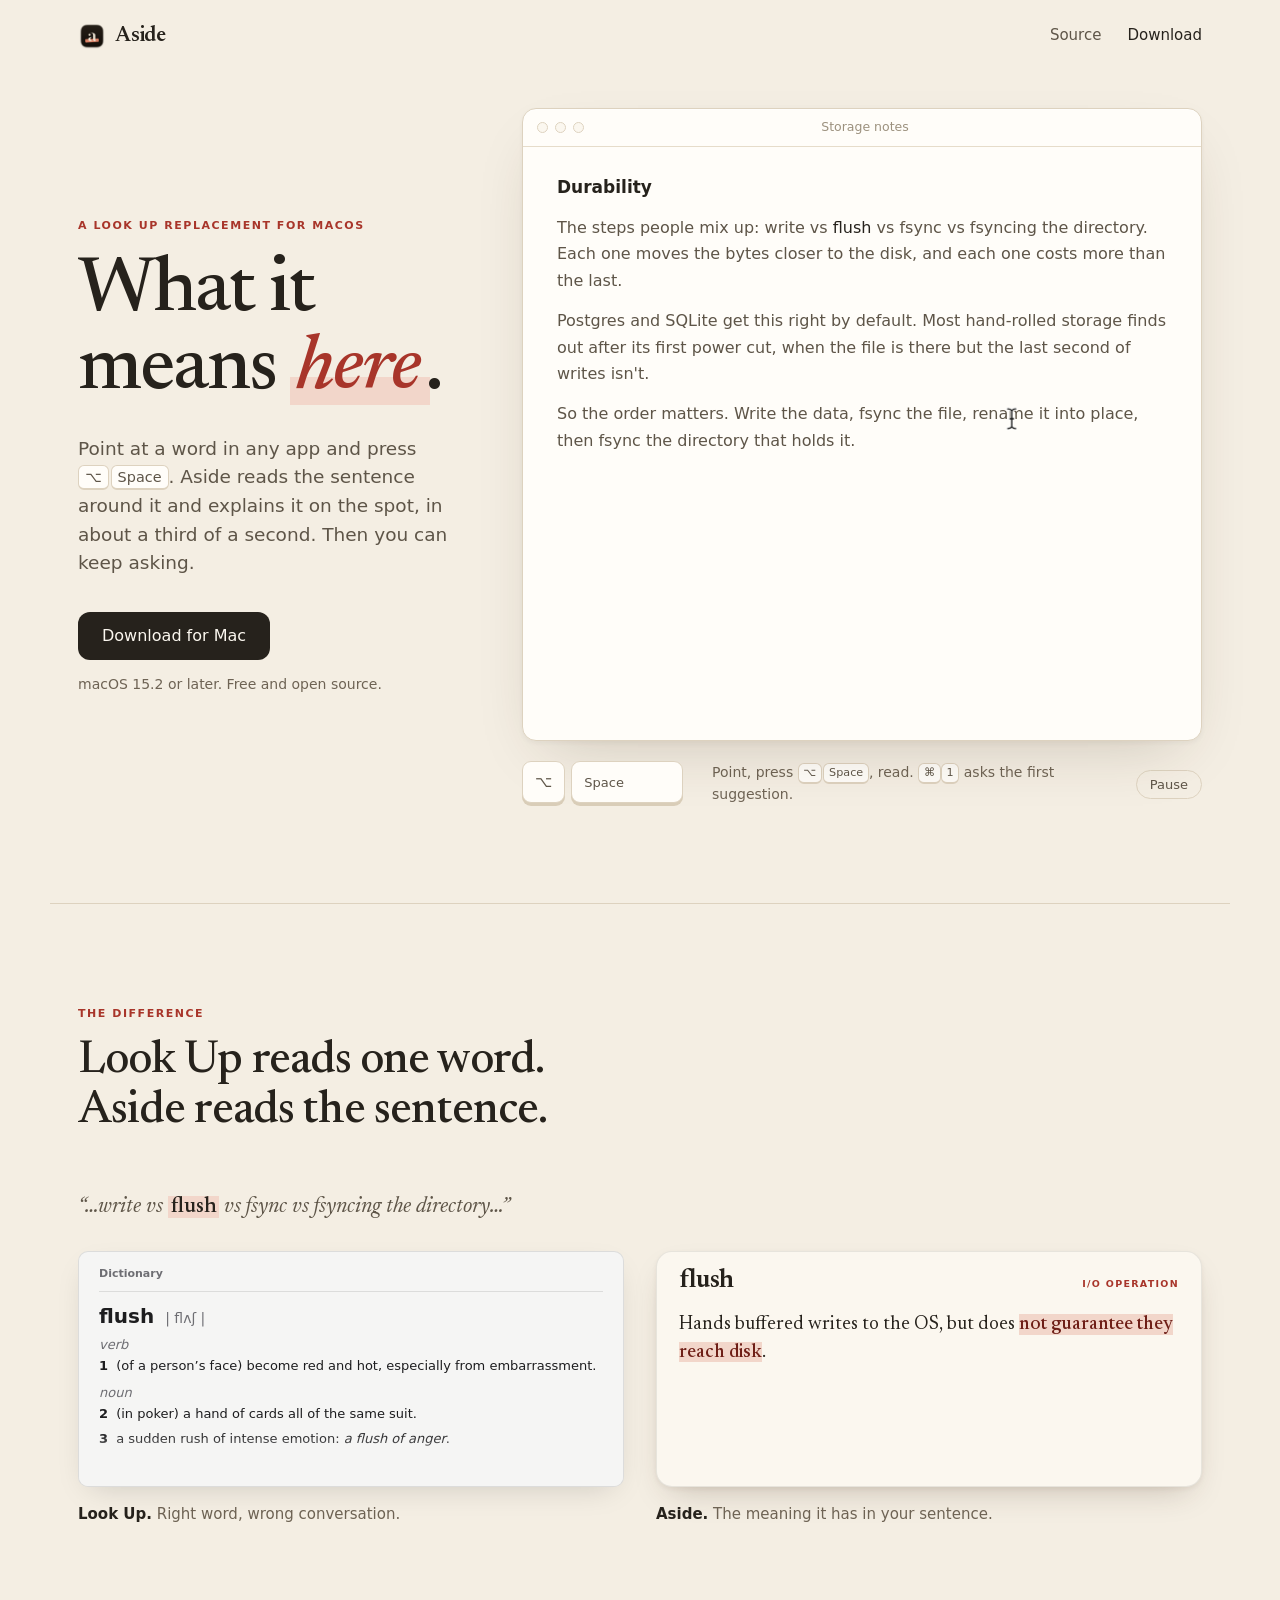
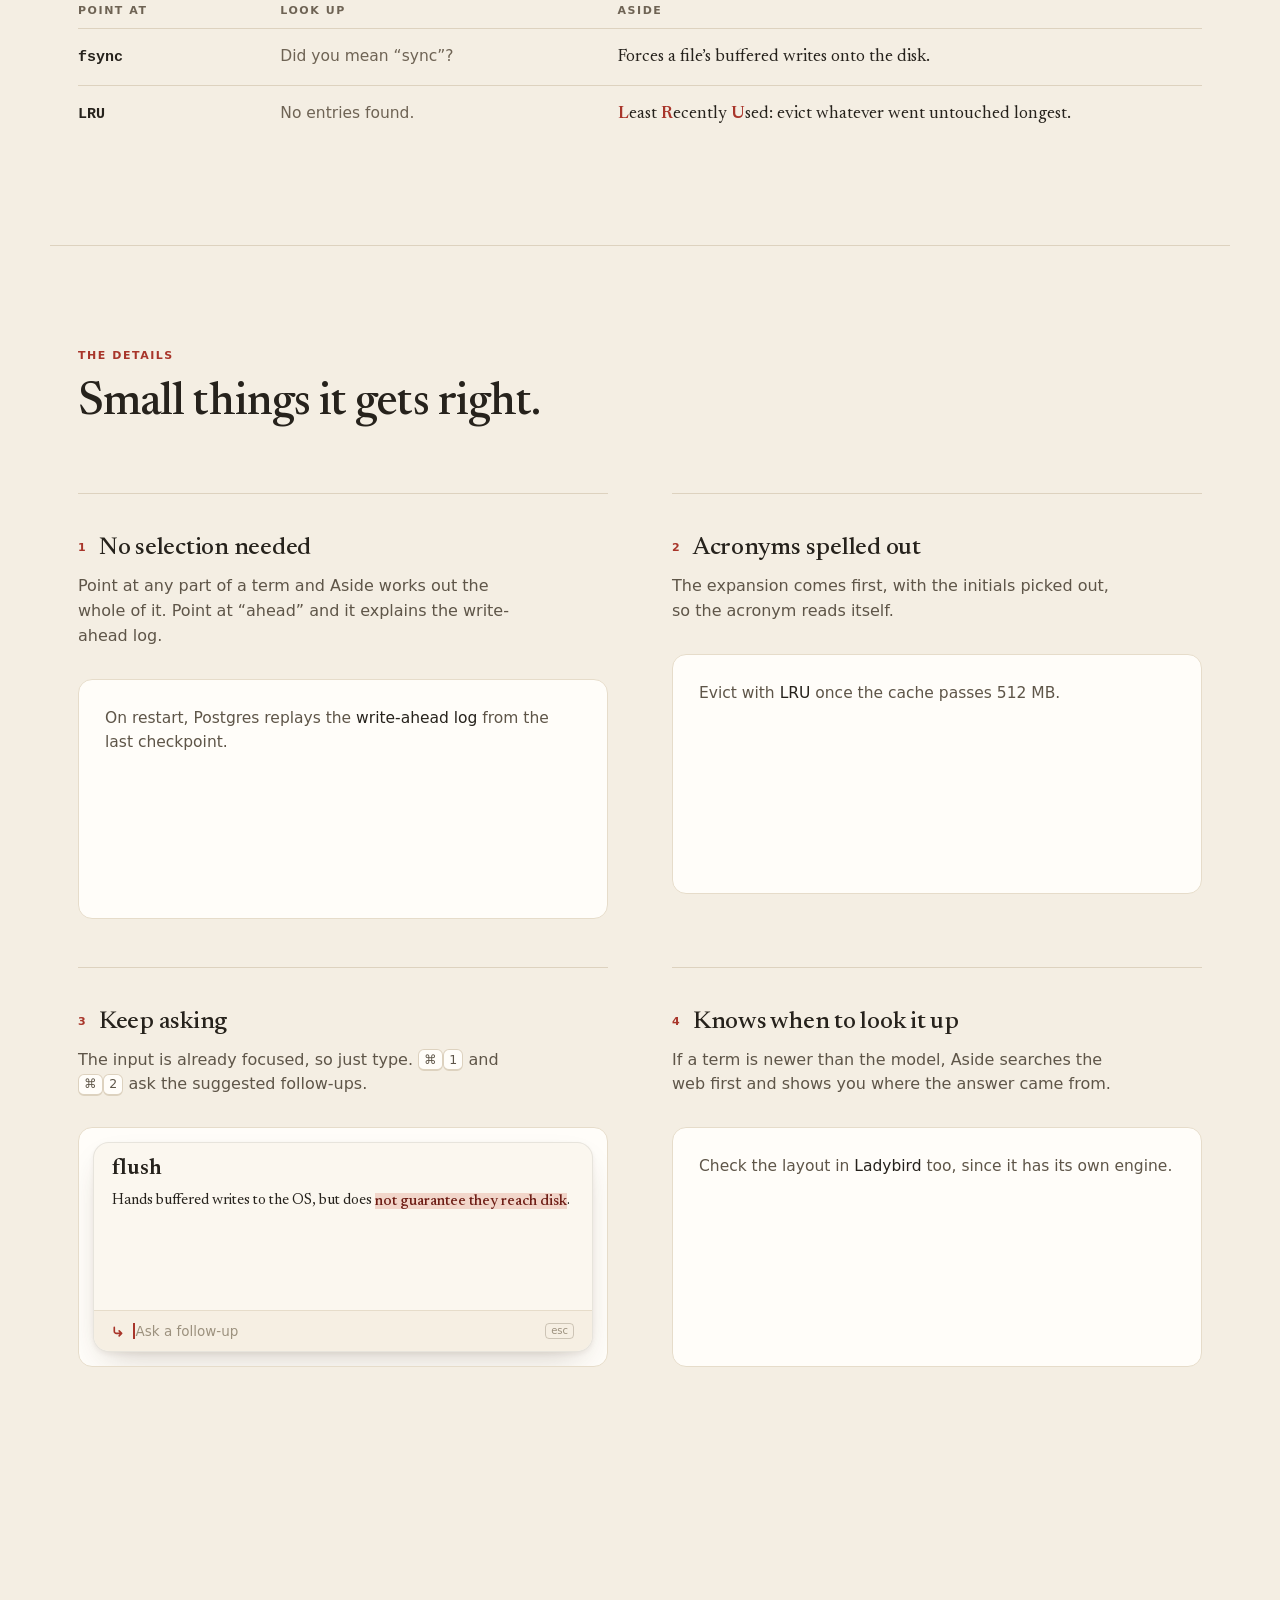
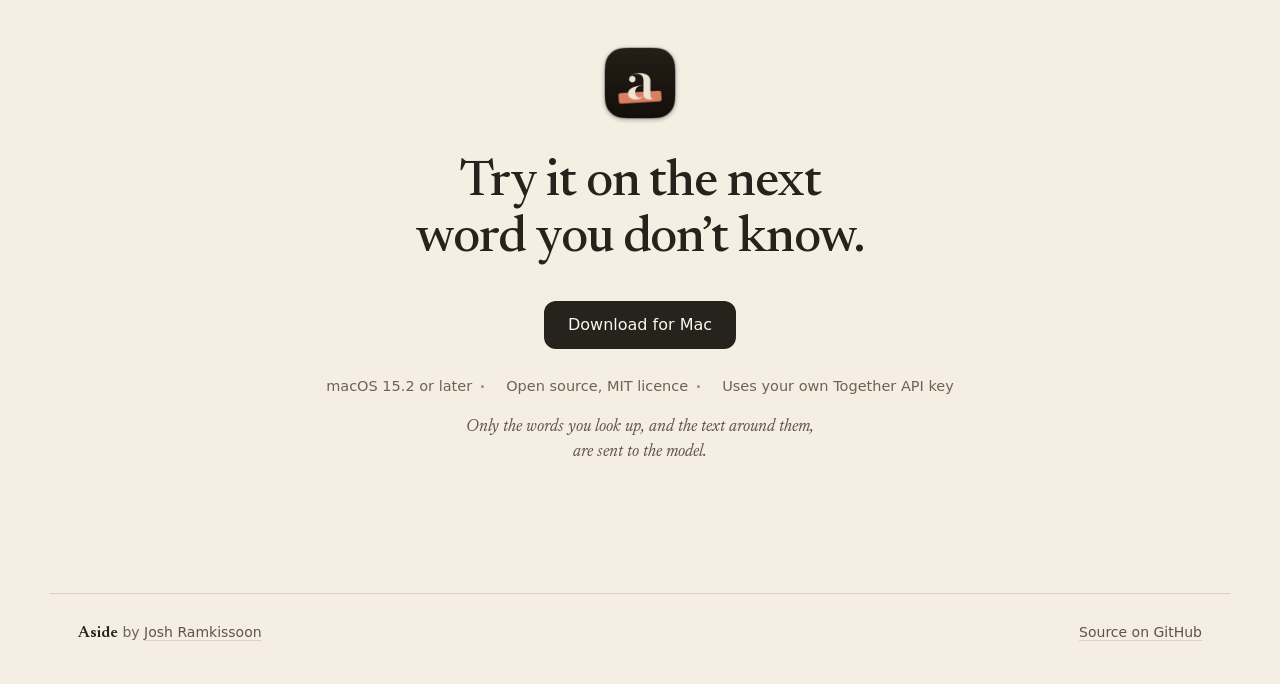
==== site/index.html @ 401291ee "Add the Aside website A static page in site/: an animated recreation of the panel explaining 'flush'" ====
<!DOCTYPE html>
<html lang="en-GB">
<head>
<meta charset="utf-8">
<meta name="viewport" content="width=device-width, initial-scale=1">
<title>Aside: look anything up on your Mac, in context</title>
<meta name="description" content="Point at a word in any app and press Option-Space. Aside reads the sentence around it and explains what it means there, in about a third of a second. Free and open source for macOS.">
<meta name="color-scheme" content="light dark">
<meta name="theme-color" content="#F4EEE3" media="(prefers-color-scheme: light)">
<meta name="theme-color" content="#15120F" media="(prefers-color-scheme: dark)">
<link rel="icon" href="favicon.png" sizes="32x32" type="image/png">
<link rel="icon" href="img/favicon-64.png" sizes="64x64" type="image/png">
<link rel="apple-touch-icon" href="img/apple-touch-icon.png">
<meta property="og:type" content="website">
<meta property="og:title" content="Aside: what it means here">
<meta property="og:description" content="Point at a word in any app and press ⌥ Space. Aside explains what it means in the sentence you're reading.">
<meta property="og:image" content="og.png">
<meta property="og:image:width" content="1200">
<meta property="og:image:height" content="630">
<meta name="twitter:card" content="summary_large_image">
<link rel="preload" href="fonts/newsreader-roman.woff2" as="font" type="font/woff2" crossorigin>
<link rel="preload" href="fonts/newsreader-italic.woff2" as="font" type="font/woff2" crossorigin>
<link rel="stylesheet" href="styles.css">
<script>document.documentElement.classList.add('js')</script>
</head>
<body>

<a class="skip" href="#main">Skip to content</a>

<header class="top">
  <a class="brand" href="./" aria-label="Aside, home">
    <img src="img/favicon-64.png" width="28" height="28" alt="">
    <span>Aside</span>
  </a>
  <nav aria-label="Primary">
    <a href="https://github.com/joshuaramkissoon/aside">Source</a>
    <a class="nav-get" href="#get">Download</a>
  </nav>
</header>

<main id="main">

<!-- 1. Hero -->
<section class="hero" aria-labelledby="hero-title">
  <div class="hero-copy">
    <p class="label">A Look Up replacement for macOS</p>
    <h1 id="hero-title">What it means <em><span class="hl">here</span></em>.</h1>
    <p class="lede">Point at a word in any app and press <span class="nw"><kbd>⌥</kbd>&#8202;<kbd>Space</kbd></span>. Aside reads the sentence around it and explains it on the spot, in about a third of a second. Then you can keep asking.</p>
    <div class="cta">
      <a class="btn" href="https://github.com/joshuaramkissoon/aside/releases/latest">Download for Mac</a>
      <p class="cta-meta">macOS 15.2 or later. Free and open source.</p>
    </div>
  </div>

  <figure class="stage" id="hero-demo">
    <div class="win" aria-hidden="true">
      <div class="win-bar"><i></i><i></i><i></i><span>Storage notes</span></div>
      <div class="win-body">
        <p class="doc-h">Durability</p>
        <p>The steps people mix up: write vs <span class="word" data-anchor>flush<span class="word-mark"></span></span> vs fsync vs fsyncing the directory. Each one moves the bytes closer to the disk, and each one costs more than the last.</p>
        <p>Postgres and SQLite get this right by default. Most hand-rolled storage finds out after its first power cut, when the file is there but the last second of writes isn't.</p>
        <p>So the order matters. Write the data, fsync the file, rename it into place, then fsync the directory that holds it.</p>
      </div>

      <svg class="ibeam" viewBox="0 0 14 24" width="14" height="24"><path d="M3 2.2c1.6 0 3.1.5 4 1.6.9-1.1 2.4-1.6 4-1.6M7 3.8v16.4M3 21.8c1.6 0 3.1-.5 4-1.6.9 1.1 2.4 1.6 4 1.6M5.2 12h3.6" fill="none" stroke="#fff" stroke-width="3.2" stroke-linecap="round"/><path d="M3 2.2c1.6 0 3.1.5 4 1.6.9-1.1 2.4-1.6 4-1.6M7 3.8v16.4M3 21.8c1.6 0 3.1-.5 4-1.6.9 1.1 2.4 1.6 4 1.6M5.2 12h3.6" fill="none" stroke="#111" stroke-width="1.3" stroke-linecap="round"/></svg>

      <div class="panel-wrap">
        <div class="panel">
          <div class="p-body">
            <div class="p-eyebrow">
              <span class="p-app"></span>
              <span class="p-snip"><b>Notes</b>&ensp;<i>write vs <strong>flush</strong> vs fsync vs fsyncing the directory</i></span>
              <span class="p-ms">0.34s</span>
            </div>
            <div class="p-title">
              <span class="p-term">flush</span>
              <span class="p-kind">I/O operation</span>
            </div>
            <div class="p-turn p-first">
              <div class="p-skel"><i></i><i></i></div>
              <p class="p-gist stream">Hands buffered writes to the OS, but does <mark>not guarantee they reach disk</mark>. That’s fsync’s job.</p>
              <span class="p-rule"></span>
              <ul class="p-bullets">
                <li class="stream"><code>flush</code> moves bytes from your buffer to the kernel’s page cache; <code>fsync</code> forces them onto the disk.</li>
                <li class="stream">Survives a process crash, <strong>not</strong> a power cut.</li>
              </ul>
            </div>
            <div class="p-turn p-follow">
              <div class="p-q"><svg class="arr" viewBox="0 0 12 12"><path d="M2.5 1.5v4.2a2.3 2.3 0 0 0 2.3 2.3h5.7M7.8 5.3l2.7 2.7-2.7 2.7"/></svg><span>Why fsync the directory too?</span></div>
              <p class="p-gist p-gist-sm stream">Creating or renaming a file changes its <mark>directory entry</mark>, which lives in a separate block. Fsync only the file and a crash can still lose its name.</p>
            </div>
          </div>
          <div class="p-foot">
            <div class="p-sugs">
              <ol class="p-sug-set p-sug-a">
                <li><kbd>⌘1</kbd><span>Why fsync the directory too?</span></li>
                <li><kbd>⌘2</kbd><span>How does a write-ahead log use this?</span></li>
              </ol>
              <ol class="p-sug-set p-sug-b">
                <li><kbd>⌘1</kbd><span>Does rename ever leave neither name?</span></li>
                <li><kbd>⌘2</kbd><span>How does SQLite fsync its journal?</span></li>
              </ol>
            </div>
            <div class="p-input">
              <svg class="arr" viewBox="0 0 12 12"><path d="M2.5 1.5v4.2a2.3 2.3 0 0 0 2.3 2.3h5.7M7.8 5.3l2.7 2.7-2.7 2.7"/></svg>
              <span class="p-caret"></span><span class="p-ph">Ask a follow-up</span>
              <span class="p-pulse"><i></i><i></i><i></i></span>
              <span class="p-esc">esc</span>
            </div>
          </div>
        </div>
      </div>
    </div>

    <div class="stage-foot">
      <div class="keys" aria-hidden="true">
        <div class="chord chord-a"><span class="key"><span class="cap">⌥</span></span><span class="key key-wide"><span class="cap">Space</span></span></div>
        <div class="chord chord-b"><span class="key"><span class="cap">⌘</span></span><span class="key"><span class="cap">1</span></span></div>
      </div>
      <figcaption>
        <span class="cap-text">Point, press <span class="nw"><kbd>⌥</kbd>&#8202;<kbd>Space</kbd></span>, read. <span class="nw"><kbd>⌘</kbd><kbd>1</kbd></span> asks the first suggestion.</span>
        <button class="motion-toggle" type="button" aria-pressed="false">Pause</button>
      </figcaption>
    </div>
  </figure>
</section>

<!-- 2. Look Up vs Aside -->
<section class="versus" aria-labelledby="vs-title">
  <div class="section-head">
    <p class="label">The difference</p>
    <h2 id="vs-title">Look Up reads one word. Aside reads the sentence.</h2>
  </div>

  <p class="vs-line" aria-label="The sentence both are reading">“…write vs <mark>flush</mark> vs fsync vs fsyncing the directory…”</p>

  <div class="vs-grid">
    <figure class="vs-col">
      <div class="lookup" role="img" aria-label="macOS Look Up showing dictionary senses of flush: a face becoming red and hot, and a poker hand of one suit.">
        <p class="lu-src">Dictionary</p>
        <p class="lu-word">flush <span>| flʌʃ |</span></p>
        <p class="lu-pos">verb</p>
        <p class="lu-sense"><b>1</b> (of a person’s face) become red and hot, especially from embarrassment.</p>
        <p class="lu-pos">noun</p>
        <p class="lu-sense"><b>2</b> (in poker) a hand of cards all of the same suit.</p>
        <p class="lu-sense lu-fade"><b>3</b> a sudden rush of intense emotion: <i>a flush of anger</i>.</p>
      </div>
      <figcaption><b>Look Up.</b> Right word, wrong conversation.</figcaption>
    </figure>
    <figure class="vs-col">
      <div class="mini">
        <div class="p-title"><span class="p-term">flush</span><span class="p-kind">I/O operation</span></div>
        <p class="p-gist">Hands buffered writes to the OS, but does <mark>not guarantee they reach disk</mark>.</p>
      </div>
      <figcaption><b>Aside.</b> The meaning it has in your sentence.</figcaption>
    </figure>
  </div>

  <table class="ledger">
    <caption class="sr">More of the same</caption>
    <thead><tr><th scope="col">Point at</th><th scope="col">Look Up</th><th scope="col">Aside</th></tr></thead>
    <tbody>
      <tr><th scope="row">fsync</th><td class="lu-ans">Did you mean “sync”?</td><td>Forces a file’s buffered writes onto the disk.</td></tr>
      <tr><th scope="row">LRU</th><td class="lu-ans">No entries found.</td><td><span class="acr"><b>L</b>east <b>R</b>ecently <b>U</b>sed</span>: evict whatever went untouched longest.</td></tr>
    </tbody>
  </table>
</section>

<!-- 3. Behaviours -->
<section class="details" aria-labelledby="details-title">
  <div class="section-head">
    <p class="label">The details</p>
    <h2 id="details-title">Small things it gets right.</h2>
  </div>

  <div class="det-grid">

    <article class="det" id="v-point">
      <div class="det-copy">
        <h3><span class="num">1</span>No selection needed</h3>
        <p>Point at any part of a term and Aside works out the whole of it. Point at “ahead” and it explains the write-ahead log.</p>
      </div>
      <div class="vig" aria-hidden="true">
        <p class="vig-line">On restart, Postgres replays the <span class="term-wrap"><span class="vmark vmark-all"></span>write-<span class="vword"><span class="vmark vmark-one"></span>ahead</span> log</span> from the last checkpoint.</p>
        <svg class="ibeam" viewBox="0 0 14 24" width="14" height="24"><use href="#ibeam-sym"/></svg>
        <div class="mini vig-panel">
          <div class="p-title"><span class="p-term">write-ahead log</span><span class="p-kind">Recovery</span></div>
          <p class="p-gist stream">Changes are logged <mark>before they touch the data files</mark>, so a crash can be replayed from it.</p>
        </div>
      </div>
    </article>

    <article class="det" id="v-acro">
      <div class="det-copy">
        <h3><span class="num">2</span>Acronyms spelled out</h3>
        <p>The expansion comes first, with the initials picked out, so the acronym reads itself.</p>
      </div>
      <div class="vig" aria-hidden="true">
        <p class="vig-line">Evict with <span class="vword"><span class="vmark vmark-one"></span>LRU</span> once the cache passes 512 MB.</p>
        <svg class="ibeam" viewBox="0 0 14 24" width="14" height="24"><use href="#ibeam-sym"/></svg>
        <div class="mini vig-panel">
          <div class="p-title"><span class="p-term">LRU</span><span class="p-kind">Cache policy</span></div>
          <p class="p-exp"><span><b>L</b><i>east</i></span> <span><b>R</b><i>ecently</i></span> <span><b>U</b><i>sed</i></span></p>
          <p class="p-gist stream">Discards the entry <mark>untouched longest</mark> when the cache is full.</p>
        </div>
      </div>
    </article>

    <article class="det" id="v-ask">
      <div class="det-copy">
        <h3><span class="num">3</span>Keep asking</h3>
        <p>The input is already focused, so just type. <kbd>⌘</kbd><kbd>1</kbd> and <kbd>⌘</kbd><kbd>2</kbd> ask the suggested follow-ups.</p>
      </div>
      <div class="vig vig-ask" aria-hidden="true">
        <div class="mini vig-panel vig-thread">
          <div class="thread-view">
            <div class="thread-inner">
              <div class="p-title"><span class="p-term">flush</span><span class="p-kind">I/O operation</span></div>
              <p class="p-gist">Hands buffered writes to the OS, but does <mark>not guarantee they reach disk</mark>.</p>
              <div class="p-follow">
                <div class="p-q"><svg class="arr" viewBox="0 0 12 12"><path d="M2.5 1.5v4.2a2.3 2.3 0 0 0 2.3 2.3h5.7M7.8 5.3l2.7 2.7-2.7 2.7"/></svg><span>does SQLite do this for me?</span></div>
                <p class="p-gist p-gist-sm stream">Yes, by default. It fsyncs the journal and the database on <mark>every commit</mark>.</p>
              </div>
            </div>
          </div>
          <div class="p-input">
            <svg class="arr" viewBox="0 0 12 12"><path d="M2.5 1.5v4.2a2.3 2.3 0 0 0 2.3 2.3h5.7M7.8 5.3l2.7 2.7-2.7 2.7"/></svg>
            <span class="typed"></span><span class="p-caret"></span><span class="p-ph">Ask a follow-up</span>
            <span class="p-pulse"><i></i><i></i><i></i></span>
            <span class="p-esc">esc</span><span class="p-ret">↵</span>
          </div>
        </div>
      </div>
    </article>

    <article class="det" id="v-web">
      <div class="det-copy">
        <h3><span class="num">4</span>Knows when to look it up</h3>
        <p>If a term is newer than the model, Aside searches the web first and shows you where the answer came from.</p>
      </div>
      <div class="vig" aria-hidden="true">
        <p class="vig-line">Check the layout in <span class="vword"><span class="vmark vmark-one"></span>Ladybird</span> too, since it has its own engine.</p>
        <svg class="ibeam" viewBox="0 0 14 24" width="14" height="24"><use href="#ibeam-sym"/></svg>
        <div class="mini vig-panel">
          <div class="p-title"><span class="p-term">Ladybird</span><span class="p-kind">Web browser</span></div>
          <div class="web-slot">
            <p class="searching"><span class="p-pulse"><i></i><i></i><i></i></span>Searching the web <i>Ladybird browser</i></p>
            <p class="p-gist stream">An independent browser with <mark>its own engine</mark>, rather than one built on Chromium or WebKit.</p>
          </div>
          <p class="sources"><span>ladybird.org</span><span>wikipedia.org</span></p>
        </div>
      </div>
    </article>

  </div>
</section>

<!-- 4. Get it -->
<section class="get" id="get" aria-labelledby="get-title">
  <img class="get-icon" src="img/apple-touch-icon.png" width="88" height="88" alt="The Aside app icon: a serif letter a on a red highlighter stroke">
  <h2 id="get-title">Try it on the next word you don’t know.</h2>
  <a class="btn" href="https://github.com/joshuaramkissoon/aside/releases/latest">Download for Mac</a>
  <ul class="get-meta">
    <li>macOS 15.2 or later</li>
    <li>Open source, MIT licence</li>
    <li>Uses your own Together API key</li>
  </ul>
  <p class="privacy">Only the words you look up, and the text around them, are sent to the model.</p>
</section>

</main>

<footer class="foot">
  <p><span class="foot-name">Aside</span> by <a href="https://github.com/joshuaramkissoon">Josh Ramkissoon</a></p>
  <p><a href="https://github.com/joshuaramkissoon/aside">Source on GitHub</a></p>
</footer>

<svg width="0" height="0" style="position:absolute" aria-hidden="true">
  <symbol id="ibeam-sym" viewBox="0 0 14 24"><path d="M3 2.2c1.6 0 3.1.5 4 1.6.9-1.1 2.4-1.6 4-1.6M7 3.8v16.4M3 21.8c1.6 0 3.1-.5 4-1.6.9 1.1 2.4 1.6 4 1.6M5.2 12h3.6" fill="none" stroke="#fff" stroke-width="3.2" stroke-linecap="round"/><path d="M3 2.2c1.6 0 3.1.5 4 1.6.9-1.1 2.4-1.6 4-1.6M7 3.8v16.4M3 21.8c1.6 0 3.1-.5 4-1.6.9 1.1 2.4 1.6 4 1.6M5.2 12h3.6" fill="none" stroke="#111" stroke-width="1.3" stroke-linecap="round"/></symbol>
</svg>

<script src="main.js" defer></script>
</body>
</html>
---- site/styles.css ----
/* Aside: site styles. Palette and type follow the app's Rubric palette. */

@font-face {
  font-family: "Newsreader";
  src: url("fonts/newsreader-roman.woff2") format("woff2");
  font-weight: 400 600;
  font-style: normal;
  font-display: swap;
}
@font-face {
  font-family: "Newsreader";
  src: url("fonts/newsreader-italic.woff2") format("woff2");
  font-weight: 400 600;
  font-style: italic;
  font-display: swap;
}

:root {
  --page: #F4EEE3;
  --doc: #FFFDF9;
  --card: #FBF7EF;
  --ink: #26221C;
  --soft: #5E5548;
  --faint: #9C917E;
  --meta: #6E6354;          /* readable small text on --page */
  --accent: #A8352A;
  --mark: #F2D6CA;
  --mark-ink: #6E1E16;
  --line: #E6DCCA;
  --code: #F1E9DA;
  --rule: #DDD2BF;
  --panel-edge: rgba(0, 0, 0, .08);
  --panel-shadow: drop-shadow(0 14px 22px rgba(60, 40, 20, .14)) drop-shadow(0 2px 4px rgba(60, 40, 20, .08));
  --win-shadow: 0 1px 0 rgba(255,255,255,.6) inset, 0 24px 60px -24px rgba(60, 40, 20, .22), 0 2px 6px rgba(60, 40, 20, .05);
  --key-top: #FFFDF9;
  --key-edge: #D9CDB8;
  --lu-bg: #F5F5F4;
  --lu-ink: #1D1D1F;
  --lu-soft: #6E6E73;
  --lu-edge: rgba(0, 0, 0, .1);
  --btn-bg: #26221C;
  --btn-ink: #FBF7EF;

  --serif: "Newsreader", "New York", "Iowan Old Style", Georgia, serif;
  --sans: -apple-system, BlinkMacSystemFont, "SF Pro Text", "Segoe UI", system-ui, sans-serif;
  --mono: ui-monospace, "SF Mono", SFMono-Regular, Menlo, Consolas, monospace;
  --ease: cubic-bezier(.2, .7, .2, 1);
  --measure: 1180px;
}

@media (prefers-color-scheme: dark) {
  :root {
    --page: #14110E;
    --doc: #1A1714;
    --card: #1F1B17;
    --ink: #EDE3D2;
    --soft: #B5A992;
    --faint: #7A6F5F;
    --meta: #998D79;
    --accent: #E8876B;
    --mark: #4A2820;
    --mark-ink: #FFD2C2;
    --line: #3A332B;
    --code: #2B251F;
    --rule: #2E2822;
    --panel-edge: rgba(255, 255, 255, .09);
    --panel-shadow: drop-shadow(0 16px 26px rgba(0, 0, 0, .5)) drop-shadow(0 2px 4px rgba(0, 0, 0, .35));
    --win-shadow: 0 0 0 1px rgba(255,255,255,.05) inset, 0 24px 60px -20px rgba(0, 0, 0, .6);
    --key-top: #2A251F;
    --key-edge: #0B0907;
    --lu-bg: #2A2A2C;
    --lu-ink: #F2F2F7;
    --lu-soft: #98989D;
    --lu-edge: rgba(255, 255, 255, .1);
    --btn-bg: #EDE3D2;
    --btn-ink: #1F1B17;
  }
}

*, *::before, *::after { box-sizing: border-box; }
html { -webkit-text-size-adjust: 100%; text-size-adjust: 100%; }
body {
  margin: 0;
  background: var(--page);
  color: var(--ink);
  font: 17px/1.55 var(--sans);
  -webkit-font-smoothing: antialiased;
  -moz-osx-font-smoothing: grayscale;
  text-rendering: optimizeLegibility;
}
p, h1, h2, h3, ul, ol, figure { margin: 0; padding: 0; }
ul, ol { list-style: none; }
a { color: inherit; }
img, svg { display: block; }
mark { background: var(--mark); color: var(--mark-ink); padding: .04em 0; }
::selection { background: var(--mark); color: var(--mark-ink); }

:focus-visible {
  outline: 2px solid var(--accent);
  outline-offset: 3px;
  border-radius: 4px;
}

.skip {
  position: absolute; left: 16px; top: -60px;
  background: var(--ink); color: var(--page);
  padding: 8px 14px; border-radius: 8px; text-decoration: none; z-index: 10;
}
.skip:focus { top: 12px; }
.sr { position: absolute; width: 1px; height: 1px; overflow: hidden; clip: rect(0 0 0 0); white-space: nowrap; }

kbd {
  font: 500 .82em/1 var(--sans);
  display: inline-block;
  min-width: 1.6em;
  padding: .28em .42em .26em;
  border: 1px solid var(--rule);
  border-bottom-width: 2px;
  border-radius: 6px;
  background: var(--doc);
  color: var(--soft);
  text-align: center;
  vertical-align: .08em;
}

.label {
  font: 600 11px/1 var(--sans);
  letter-spacing: .14em;
  text-transform: uppercase;
  color: var(--accent);
}

/* ---------- Header ---------- */

.top {
  max-width: var(--measure);
  margin: 0 auto;
  padding: 22px 28px;
  display: flex;
  align-items: center;
  justify-content: space-between;
}
.brand {
  display: inline-flex; align-items: center; gap: 9px;
  text-decoration: none;
  font: 600 21px/1 var(--serif);
  letter-spacing: -.01em;
}
.brand img { width: 28px; height: 28px; }
.top nav { display: flex; gap: 26px; align-items: center; font-size: 15px; }
.top nav a { text-decoration: none; color: var(--soft); }
.top nav a:hover { color: var(--ink); }
.top nav .nav-get { color: var(--ink); font-weight: 500; }
.top nav .nav-get:hover { color: var(--accent); }

/* ---------- Buttons ---------- */

.btn {
  display: inline-flex; align-items: center; justify-content: center;
  height: 48px; padding: 0 24px;
  border-radius: 12px;
  background: var(--btn-bg);
  color: var(--btn-ink);
  font: 500 16px/1 var(--sans);
  text-decoration: none;
  transition: background-color .2s var(--ease), transform .2s var(--ease);
}
.btn:hover { background: var(--accent); color: #FFF8F2; }
.btn:active { transform: translateY(1px); }
@media (prefers-color-scheme: dark) { .btn:hover { color: #1F1B17; } }

/* ---------- Hero ---------- */

.hero {
  max-width: var(--measure);
  margin: 0 auto;
  padding: 36px 28px 96px;
  display: grid;
  grid-template-columns: minmax(0, 380px) minmax(0, 1fr);
  gap: 64px;
  align-items: center;
}
.hero-copy .label { margin-bottom: 22px; }
h1 {
  font: 500 clamp(48px, 6.2vw, 78px)/1 var(--serif);
  letter-spacing: -.025em;
  text-wrap: balance;
}
h1 em { font-style: italic; font-weight: 500; color: var(--accent); }
.hl { position: relative; display: inline-block; padding: 0 .06em; }
.hl::before {
  content: "";
  position: absolute; left: -.02em; right: -.06em; bottom: .04em; height: .36em;
  background: var(--mark);
  z-index: -1;
  transform-origin: left center;
}
.js .hl::before { transform: scaleX(0); animation: draw .7s .35s var(--ease) forwards; }
@keyframes draw { to { transform: scaleX(1); } }
h1 { position: relative; z-index: 0; }

.lede {
  margin-top: 26px;
  font-size: 18.5px;
  line-height: 1.55;
  color: var(--soft);
  max-width: 34ch;
  text-wrap: pretty;
}
.lede kbd { font-size: .78em; }
.cta { margin-top: 34px; display: flex; flex-direction: column; align-items: flex-start; gap: 14px; }
.cta-meta { font-size: 14px; color: var(--meta); }

/* The stage: a document window in "any app" with the Aside panel over it. */

.stage { position: relative; min-width: 0; }
.win {
  position: relative;
  background: var(--doc);
  border-radius: 14px;
  box-shadow: var(--win-shadow);
  border: 1px solid var(--rule);
  overflow: hidden;
  min-height: 560px;
}
.win-bar {
  display: flex; align-items: center; gap: 7px;
  height: 38px; padding: 0 14px;
  border-bottom: 1px solid var(--line);
  font: 500 12.5px/1 var(--sans);
  color: var(--faint);
}
.win-bar i { width: 11px; height: 11px; border-radius: 50%; border: 1px solid var(--rule); background: var(--card); }
.win-bar span { margin-left: auto; margin-right: auto; transform: translateX(-24px); }
.win-body {
  padding: 26px 34px 40px;
  font: 16px/1.65 var(--sans);
  color: var(--soft);
}
.win-body p + p { margin-top: 14px; }
.win-body .doc-h { font-weight: 600; color: var(--ink); font-size: 17px; margin-bottom: 8px; }
.word { position: relative; color: var(--ink); white-space: nowrap; }
.word-mark {
  position: absolute; inset: -1px -2px; z-index: -1;
  background: var(--mark); border-radius: 2px; opacity: 0;
}
.win-body p { position: relative; z-index: 0; }

.ibeam {
  position: absolute; left: 0; top: 0;
  width: 14px; height: 24px;
  pointer-events: none;
  opacity: 0;
  z-index: 3;
}

/* ---------- The Aside panel (mirrors LookupView.swift) ---------- */

.panel-wrap {
  position: absolute; left: 0; top: 0;
  width: 448px;
  filter: var(--panel-shadow);
  opacity: 0;
  z-index: 2;
}
.panel {
  background: var(--card);
  border-radius: 16px;
  overflow: hidden;
  position: relative;
}
.panel::after {
  content: ""; position: absolute; inset: 0;
  border: 1px solid var(--panel-edge);
  border-bottom: 0;
  border-radius: 16px 16px 0 0;
  pointer-events: none;
}
.p-body { padding: 15px 22px 16px; }

.p-eyebrow {
  display: flex; align-items: center; gap: 6px;
  font: 11px/1.2 var(--sans);
  color: var(--faint);
  white-space: nowrap;
}
.p-app {
  flex: none; width: 13px; height: 13px; border-radius: 3.5px;
  background: linear-gradient(#F5C94C 0 32%, #FFFCF2 32%);
  box-shadow: 0 0 0 .5px rgba(0,0,0,.15);
}
.p-snip { overflow: hidden; text-overflow: ellipsis; min-width: 0; flex: 1; }
.p-snip b { font-weight: 500; }
.p-snip strong { font-weight: 600; color: var(--soft); }
.p-ms { margin-left: auto; padding-left: 8px; font: 10px/1 var(--mono); color: var(--faint); opacity: 0; }

.p-title { display: flex; align-items: baseline; gap: 12px; margin-top: 9px; }
.p-term { font: 600 26px/1.15 var(--serif); color: var(--ink); letter-spacing: -.005em; }
.p-kind {
  margin-left: auto;
  font: 600 9.5px/1 var(--sans);
  letter-spacing: 1.3px;
  text-transform: uppercase;
  color: var(--accent);
  white-space: nowrap;
}

.p-first { position: relative; }
.p-gist {
  margin-top: 11px;
  font: 400 17px/1.45 var(--serif);
  color: var(--ink);
  text-wrap: pretty;
}
.p-gist mark { color: var(--mark-ink); font-weight: 500; }
.p-gist-sm { font-size: 15.5px; line-height: 1.42; margin-top: 0; }
.p-skel { position: absolute; left: 0; right: 0; top: 14px; display: grid; gap: 9px; opacity: 0; }
.p-skel i { height: 13px; border-radius: 4px; background: var(--line); width: 94%; }
.p-skel i + i { width: 58%; }
.p-rule { display: block; width: 18px; height: 2px; border-radius: 2px; background: var(--accent); opacity: .85; margin: 14px 0 12px; }
.p-bullets { display: grid; gap: 8px; }
.p-bullets li {
  position: relative;
  padding-left: 13px;
  font: 13.5px/1.42 var(--sans);
  color: var(--soft);
}
.p-bullets .dot, .p-bullets li::before {
  content: ""; position: absolute; left: 0; top: .62em;
  width: 4px; height: 4px; border-radius: 50%;
  background: var(--accent); opacity: .75;
}
.js .p-bullets li::before { content: none; }
.js .stream .dot { opacity: 0; }
.is-static .stream .dot { opacity: .75 !important; }
.p-bullets strong { color: var(--ink); font-weight: 600; }
.p-bullets code, .p-gist code { font: 600 12.4px/1 var(--mono); color: var(--ink); }

.p-follow .p-q {
  display: flex; align-items: baseline; gap: 7px;
  margin: 18px 0 7px; padding-top: 14px;
  border-top: .5px solid var(--line);
  font: 600 13px/1.35 var(--sans);
  color: var(--soft);
}
@media (min-resolution: 2dppx) { .p-follow .p-q { border-top-width: .5px; } }
.arr { width: 11px; height: 11px; flex: none; fill: none; stroke: var(--accent); stroke-width: 1.7; stroke-linecap: round; stroke-linejoin: round; }
.p-q .arr { width: 10px; height: 10px; transform: translateY(1px); }

.p-foot { position: relative; background: var(--card); }
.p-sugs { display: grid; padding: 0 10px 8px; }
.p-sug-set { grid-area: 1 / 1; display: grid; gap: 1px; }
.p-sug-set li {
  display: flex; align-items: center; gap: 10px;
  padding: 6px 12px;
  border-radius: 8px;
  font: 13px/1.3 var(--sans);
  color: var(--soft);
  white-space: nowrap;
  position: relative;
}
.p-sug-set li::before {
  content: ""; position: absolute; inset: 0; border-radius: 8px;
  background: var(--accent); opacity: 0;
}
.p-sug-set li.lit::before { opacity: .09; }
.p-sug-set kbd {
  all: unset;
  width: 22px; flex: none;
  font: 500 10px/1 var(--sans);
  color: var(--faint);
  position: relative;
}
.p-sug-set span { position: relative; overflow: hidden; text-overflow: ellipsis; }
.p-sug-set li.lit kbd { color: var(--accent); }
.p-sug-set li.lit span { color: var(--ink); }
.p-sug-a, .p-sug-b { opacity: 0; }
.p-sug-b { visibility: visible; }

.p-input {
  position: relative;
  display: flex; align-items: center; gap: 10px;
  padding: 12px 18px;
  border-top: .5px solid var(--line);
  background: color-mix(in srgb, var(--code) 55%, var(--card));
  font: 13.5px/1.2 var(--sans);
  border-radius: 0 0 16px 16px;
  box-shadow: inset 0 -1px 0 var(--panel-edge), inset 1px 0 0 var(--panel-edge), inset -1px 0 0 var(--panel-edge);
}
.p-input .arr { stroke-width: 1.8; }
.p-ph { color: var(--faint); }
.p-caret {
  width: 1.5px; height: 16px; margin-right: -9px;
  background: var(--accent);
  animation: blink 1.06s steps(1) infinite;
}
@keyframes blink { 50% { opacity: 0; } }
.p-esc, .p-ret {
  margin-left: auto;
  font: 500 10px/1 var(--sans);
  color: var(--faint);
  padding: 2px 5px;
  border: .75px solid color-mix(in srgb, var(--faint) 45%, transparent);
  border-radius: 4px;
}
.p-pulse { display: none; gap: 3px; margin-left: auto; width: 22px; }
.p-pulse i { width: 4px; height: 4px; border-radius: 50%; background: var(--accent); animation: pulse 1.25s ease-in-out infinite; }
.p-pulse i:nth-child(2) { animation-delay: .14s; }
.p-pulse i:nth-child(3) { animation-delay: .28s; }
@keyframes pulse { 0%, 100% { opacity: .25; } 40% { opacity: 1; } }
.busy .p-pulse { display: flex; }
.busy .p-esc, .busy .p-ret { display: none; }

/* Hidden-until-revealed pieces of the hero panel. The script reveals them;
   without JS, or with reduced motion, the final state shows. */
.js .stream .w { opacity: 0; }
.stream mark { background: none; padding: 0; }
.stream mark .w { background: var(--mark); padding: .04em 0; }
.js .vig .p-kind,
.js .stage .p-kind,
.js .stage .p-rule,
.js .stage .p-follow .p-q { opacity: 0; }

.stage-foot {
  display: flex; align-items: center; gap: 22px;
  margin-top: 20px;
  min-height: 46px;
}
.keys { position: relative; width: 168px; height: 46px; flex: none; }
.chord { position: absolute; left: 0; top: 0; display: flex; gap: 6px; }
.chord-b { opacity: 0; }
.nw { white-space: nowrap; }
.key { position: relative; display: block; height: 42px; min-width: 42px; }
.key::before {
  content: ""; position: absolute; inset: 3px 0 -3px;
  border-radius: 9px; background: var(--key-edge);
}
.cap {
  position: relative;
  display: flex; align-items: center; justify-content: center;
  height: 42px; min-width: 42px; padding: 0 12px;
  border-radius: 9px;
  border: 1px solid var(--rule);
  background: var(--key-top);
  font: 500 15px/1 var(--sans);
  color: var(--soft);
}
.key-wide .cap { min-width: 112px; justify-content: flex-start; font-size: 13px; }
.stage-foot figcaption {
  flex: 1; min-width: 0;
  display: flex; align-items: center; justify-content: space-between; gap: 16px;
  font-size: 14px; color: var(--meta);
}
.stage-foot figcaption kbd { font-size: .8em; }
.motion-toggle {
  flex: none;
  font: 500 13px/1 var(--sans);
  color: var(--soft);
  background: none;
  border: 1px solid var(--rule);
  border-radius: 999px;
  padding: 7px 13px;
  cursor: pointer;
}
.motion-toggle:hover { color: var(--ink); border-color: var(--faint); }

/* Final state for reduced motion / no JS */
.is-static .ibeam { display: none; }
.is-static .panel-wrap { opacity: 1; }
.is-static .word-mark { opacity: 1; }
.is-static .p-ms, .is-static .p-sug-b { opacity: 1; }
html:not(.js) .panel-wrap { position: relative; opacity: 1; margin: 0 0 24px 22px; width: min(448px, calc(100% - 44px)); }
html:not(.js) .p-ms, html:not(.js) .p-sug-a { opacity: 1; }
html:not(.js) .p-follow, html:not(.js) .p-sug-b, html:not(.js) .keys { display: none; }
html:not(.js) .win { min-height: 0; }

/* ---------- Sections ---------- */

section + section { border-top: 1px solid var(--rule); }
.versus, .details {
  max-width: var(--measure);
  margin: 0 auto;
  padding: 104px 28px;
}
.section-head { max-width: 760px; }
.section-head .label { margin-bottom: 18px; }
h2 {
  font: 500 clamp(32px, 3.6vw, 46px)/1.08 var(--serif);
  letter-spacing: -.02em;
  text-wrap: balance;
}

/* Look Up vs Aside */

.vs-line {
  margin: 56px 0 28px;
  font: italic 400 22px/1.4 var(--serif);
  color: var(--soft);
}
.vs-line mark { font-style: normal; color: var(--ink); font-weight: 500; padding: 0 .12em; }
.vs-grid { display: grid; grid-template-columns: 1fr 1fr; gap: 32px; align-items: start; }
.vs-col figcaption { margin-top: 16px; font-size: 15px; color: var(--meta); }
.vs-col figcaption b { color: var(--ink); font-weight: 600; }

.lookup {
  background: var(--lu-bg);
  color: var(--lu-ink);
  border-radius: 10px;
  border: 1px solid var(--lu-edge);
  box-shadow: 0 10px 30px -12px rgba(0,0,0,.18);
  padding: 16px 20px 18px;
  font: 13px/1.45 var(--sans);
  position: relative;
  overflow: hidden;
  height: 236px;
}
.lu-src { font: 600 11px/1 var(--sans); color: var(--lu-soft); padding-bottom: 12px; margin-bottom: 12px; border-bottom: 1px solid var(--lu-edge); }
.lu-word { font: 700 20px/1.2 var(--sans); }
.lu-word span { font-weight: 400; font-size: 14px; color: var(--lu-soft); margin-left: 4px; }
.lu-pos { font-style: italic; color: var(--lu-soft); margin: 8px 0 2px; }
.lu-sense b { font-weight: 600; margin-right: 4px; }
.lu-fade { margin-top: 6px; }
.lookup::after {
  content: ""; position: absolute; left: 0; right: 0; bottom: 0; height: 54px;
  background: linear-gradient(transparent, var(--lu-bg));
}

.mini {
  background: var(--card);
  border-radius: 16px;
  border: 1px solid var(--panel-edge);
  box-shadow: 0 14px 34px -14px rgba(60, 40, 20, .28), 0 2px 5px rgba(60, 40, 20, .06);
  padding: 15px 22px 20px;
}
@media (prefers-color-scheme: dark) {
  .mini { box-shadow: 0 16px 40px -12px rgba(0,0,0,.6); }
}
.mini .p-title { margin-top: 0; }
.vs-col .mini { min-height: 236px; }
.vs-col .mini .p-gist { font-size: 19px; margin-top: 14px; }

.ledger {
  margin-top: 64px;
  width: 100%;
  border-collapse: collapse;
  font-size: 15.5px;
}
.ledger th, .ledger td { text-align: left; padding: 15px 20px 15px 0; border-top: 1px solid var(--rule); vertical-align: baseline; }
.ledger thead th { font: 600 11px/1 var(--sans); letter-spacing: .14em; text-transform: uppercase; color: var(--meta); border-top: 0; padding-bottom: 12px; }
.ledger tbody th { font: 600 15px/1.4 var(--mono); color: var(--ink); width: 18%; }
.ledger .lu-ans { color: var(--meta); width: 30%; }
.ledger td:last-child { font: 17.5px/1.4 var(--serif); color: var(--ink); }
.acr b { color: var(--accent); font-weight: 600; }

/* Details */

.det-grid {
  margin-top: 64px;
  display: grid;
  grid-template-columns: 1fr 1fr;
  gap: 0 64px;
}
.det { padding: 40px 0 48px; border-top: 1px solid var(--rule); display: flex; flex-direction: column; }
.det h3 { font: 500 25px/1.2 var(--serif); letter-spacing: -.01em; display: flex; align-items: baseline; gap: 12px; }
.num { font: 600 11px/1 var(--sans); color: var(--accent); letter-spacing: .1em; transform: translateY(-3px); }
.det-copy p { margin-top: 10px; color: var(--soft); font-size: 16px; max-width: 44ch; text-wrap: pretty; }
.det-copy p kbd { font-size: .78em; }

.vig {
  position: relative;
  margin-top: 30px;
  height: 240px;
  border-radius: 14px;
  background: var(--doc);
  border: 1px solid var(--line);
  padding: 26px 26px 0;
  overflow: hidden;
}
.vig-line { font: 15.5px/1.6 var(--sans); color: var(--soft); position: relative; z-index: 0; }
.vword, .term-wrap { position: relative; color: var(--ink); white-space: nowrap; }
.vmark { position: absolute; inset: -1px -2px; background: var(--mark); border-radius: 2px; z-index: -1; opacity: 0; }
.vig-panel {
  position: absolute; left: 18px; top: 74px;
  width: min(372px, calc(100% - 36px));
  padding: 14px 18px 16px;
  opacity: 0;
  z-index: 2;
}
.vig-panel .p-term { font-size: 22px; }
.vig-panel .p-gist { font-size: 15.5px; margin-top: 8px; }
.p-exp { font: italic 400 15px/1.3 var(--serif); color: var(--soft); margin-top: 3px; }
.p-exp b { font-weight: 600; color: var(--accent); }
.p-exp i { font-style: italic; }
.js .p-exp i { opacity: 0; }

.web-slot { display: grid; }
.web-slot > * { grid-area: 1 / 1; }
.searching { margin-top: 10px; display: flex; align-items: center; gap: 8px; font: 13px/1.3 var(--sans); color: var(--soft); opacity: 0; }
.searching i { color: var(--faint); }
.searching .p-pulse { display: flex; margin: 0; width: auto; }
.sources { display: flex; gap: 6px; margin-top: 12px; opacity: 0; }
.sources span {
  font: 500 11px/1 var(--sans);
  color: var(--soft);
  padding: 5px 8px;
  border-radius: 6px;
  background: var(--code);
}
.sources span::before { content: "↗"; margin-right: 4px; color: var(--accent); }

/* Keep asking vignette */
.vig-ask { padding: 14px; }
.vig-thread {
  position: absolute; left: 14px; right: 14px; top: 14px; bottom: 14px;
  width: auto; opacity: 1;
  padding: 0;
  display: flex; flex-direction: column;
  overflow: hidden;
}
.thread-view { flex: 1; overflow: hidden; position: relative; }
.thread-inner { padding: 14px 18px 12px; }
.vig-thread .p-follow .p-q { margin-top: 14px; padding-top: 12px; }
.vig-thread .p-input { border-radius: 0 0 15px 15px; box-shadow: none; }
.typed { color: var(--ink); white-space: pre; }
.typed:empty { display: none; }
.p-ret { display: none; color: var(--accent); border-color: color-mix(in srgb, var(--accent) 50%, transparent); }
.has-text .p-ph, .has-text .p-esc { display: none; }
.has-text .p-ret { display: inline; }
.has-text .p-caret { margin-right: 0; margin-left: -9px; }
.js .vig-thread .p-follow { opacity: 0; }
.js .vig-thread .p-follow .p-q { opacity: 1; }

/* Static/reduced-motion state for vignettes */
.vig.is-static .vig-panel, .vig.is-static .vmark-all, .vig.is-static .sources { opacity: 1; }
.vig.is-static .p-exp i { opacity: 1; }
.vig.is-static .ibeam { display: none; }
.vig.is-static .searching { display: none; }
.vig-ask.is-static .p-follow { opacity: 1; }
#v-acro .vig.is-static .vmark-one, #v-web .vig.is-static .vmark-one { opacity: 1; }
.is-static .stream .w { opacity: 1 !important; }
.is-static .p-kind, .is-static .p-rule, .is-static .p-follow .p-q { opacity: 1 !important; }

/* Get it */

.get {
  max-width: 760px;
  margin: 0 auto;
  padding: 120px 28px 128px;
  text-align: center;
  display: flex; flex-direction: column; align-items: center;
  border-top: 0 !important;
}
.get-icon { width: 88px; height: 88px; margin-bottom: 28px; }
.get h2 { margin-bottom: 34px; font-size: clamp(34px, 4.2vw, 52px); }
.get-meta { margin-top: 26px; display: flex; flex-wrap: wrap; justify-content: center; gap: 6px 22px; font-size: 14.5px; color: var(--meta); }
.get-meta li + li::before { content: ""; display: inline-block; width: 3px; height: 3px; border-radius: 50%; background: var(--faint); vertical-align: middle; margin: -2px 22px 0 -13px; }
.privacy { margin-top: 18px; font: italic 17px/1.45 var(--serif); color: var(--soft); max-width: 40ch; }

.foot {
  max-width: var(--measure);
  margin: 0 auto;
  padding: 28px 28px 40px;
  border-top: 1px solid var(--rule);
  display: flex; justify-content: space-between; gap: 20px;
  font-size: 14px; color: var(--meta);
}
.foot a { color: var(--soft); text-decoration-color: var(--rule); text-underline-offset: 3px; }
.foot a:hover { color: var(--accent); text-decoration-color: currentColor; }
.foot-name { font: 600 16px/1 var(--serif); color: var(--ink); }

/* ---------- Responsive ---------- */

@media (max-width: 1080px) {
  .hero { grid-template-columns: 1fr; gap: 52px; padding-top: 28px; }
  .hero-copy { max-width: 620px; }
  .lede { max-width: 44ch; }
  .stage { max-width: 760px; width: 100%; margin: 0 auto; }
}

@media (max-width: 820px) {
  .vs-grid, .det-grid { grid-template-columns: 1fr; }
  .det-grid { gap: 0; }
  .versus, .details { padding: 80px 22px; }
}

@media (max-width: 560px) {
  body { font-size: 16px; }
  .top { padding: 18px 18px; }
  .top nav { gap: 18px; }
  .hero { padding: 20px 16px 72px; gap: 40px; }
  .hero-copy .label { margin-bottom: 16px; }
  .lede { font-size: 17px; margin-top: 20px; }
  .cta { margin-top: 26px; }
  .win-body { padding: 20px 18px 30px; font-size: 15px; }
  .win-bar span { transform: none; }
  .panel-wrap { width: calc(100% - 16px); }
  .p-body { padding: 14px 18px 14px; }
  .p-gist { font-size: 16.5px; }
  .p-term { font-size: 24px; }
  .p-input { padding: 11px 16px; }
  .stage-foot { flex-direction: column; align-items: flex-start; gap: 14px; }
  .stage-foot figcaption { width: 100%; font-size: 13.5px; }
  .versus, .details { padding: 68px 18px; }
  .vs-line { font-size: 19px; margin-top: 40px; }
  .ledger { margin-top: 48px; }
  .ledger thead { display: none; }
  .ledger tr { display: grid; grid-template-columns: minmax(0, 1fr) minmax(0, 1.5fr); gap: 4px 16px; padding: 16px 0; border-top: 1px solid var(--rule); }
  .ledger th, .ledger td { display: block; padding: 0; border: 0; width: auto !important; }
  .ledger tbody th { grid-column: 1 / -1; font-size: 14px; margin-bottom: 4px; }
  .ledger td::before { display: block; margin-bottom: 4px; font: 600 10px/1 var(--sans); letter-spacing: .14em; text-transform: uppercase; color: var(--meta); }
  .ledger td.lu-ans::before { content: "Look Up"; }
  .ledger td:last-child::before { content: "Aside"; }
  .ledger .lu-ans { font-size: 14.5px; }
  .ledger td:last-child { font-size: 16px; }
  .get-meta { flex-direction: column; gap: 4px; }
  .get-meta li + li::before { display: none; }
  .vig { padding: 20px 18px 0; height: 272px; }
  .vig-panel { left: 12px; width: calc(100% - 24px); }
  .vig-ask { padding: 12px; }
  .vig-thread { left: 12px; right: 12px; top: 12px; bottom: 12px; }
  .get { padding: 88px 20px 96px; }
  .foot { flex-direction: column; gap: 6px; padding: 24px 18px 36px; }
}

@media (prefers-reduced-motion: reduce) {
  .js .hl::before { animation: none; transform: none; }
  .p-caret { animation: none; }
  .p-pulse i { animation: none; opacity: .6; }
  .btn { transition: none; }
}
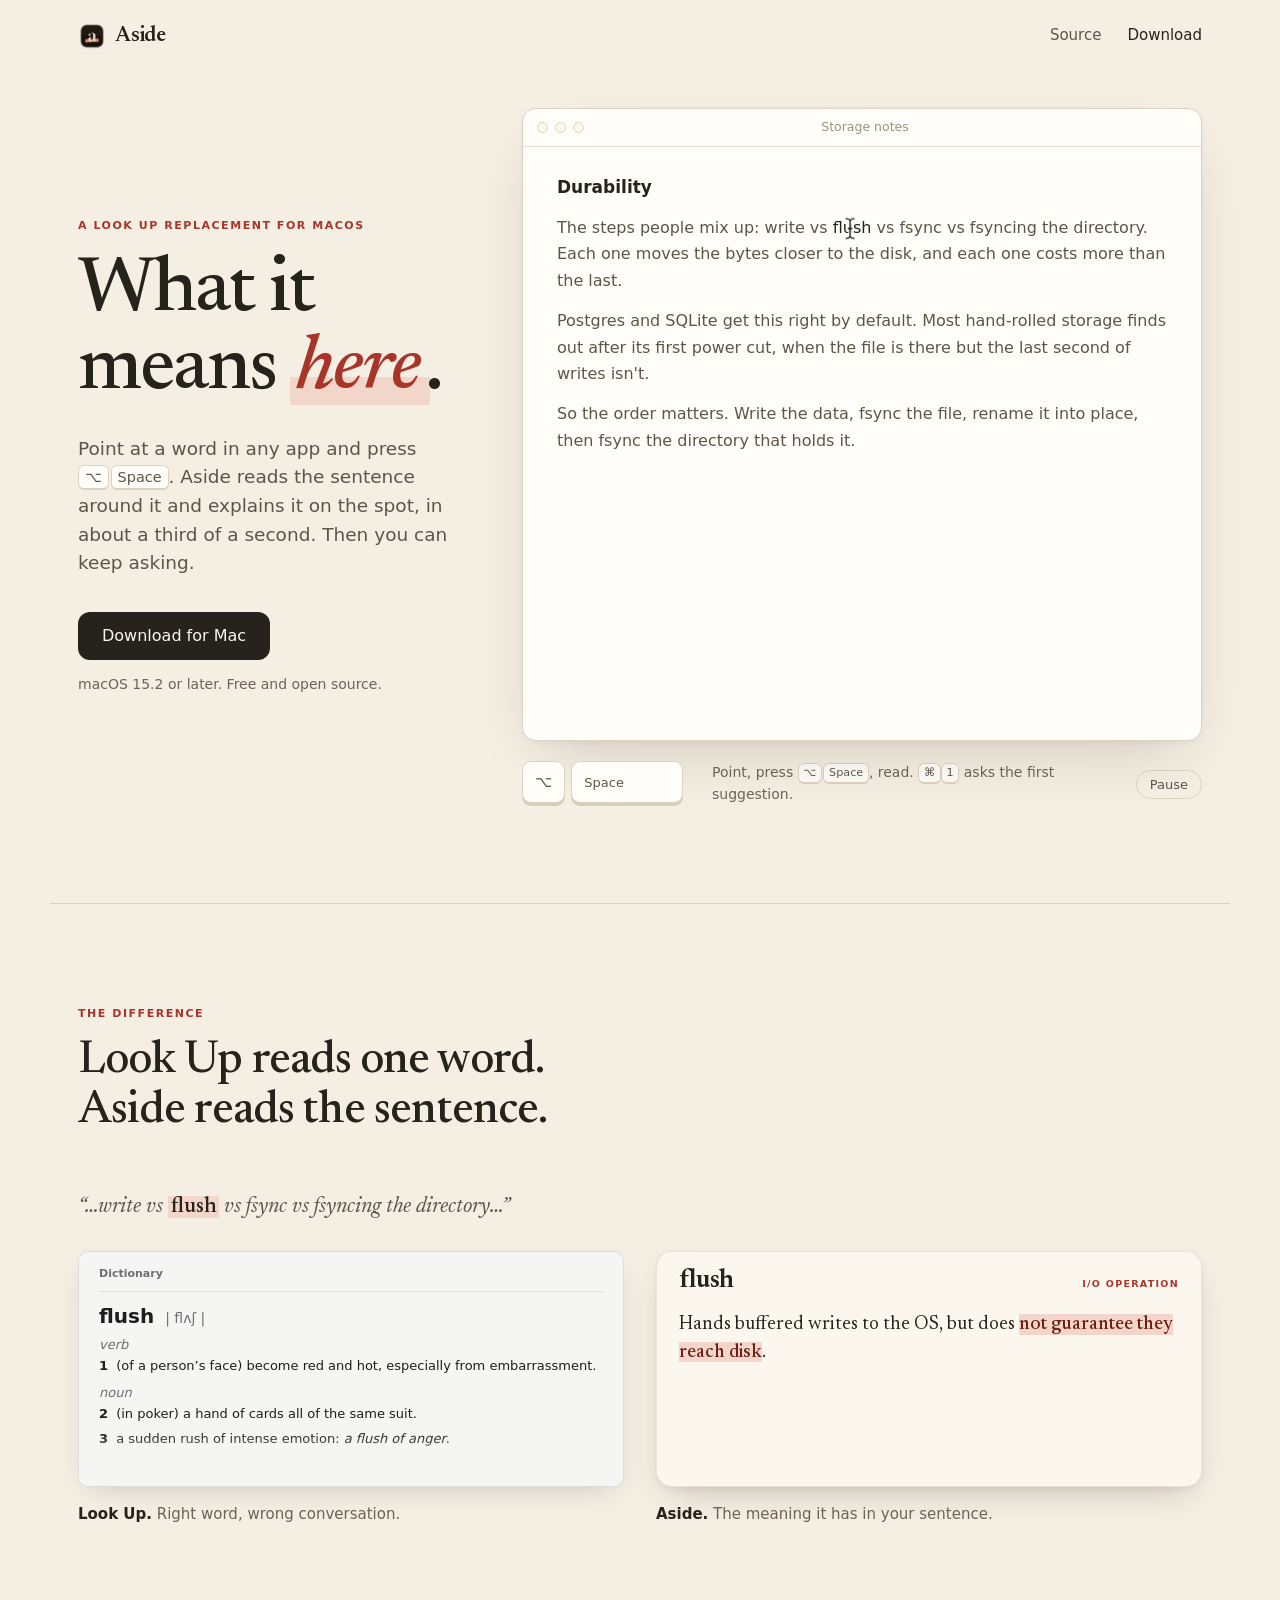
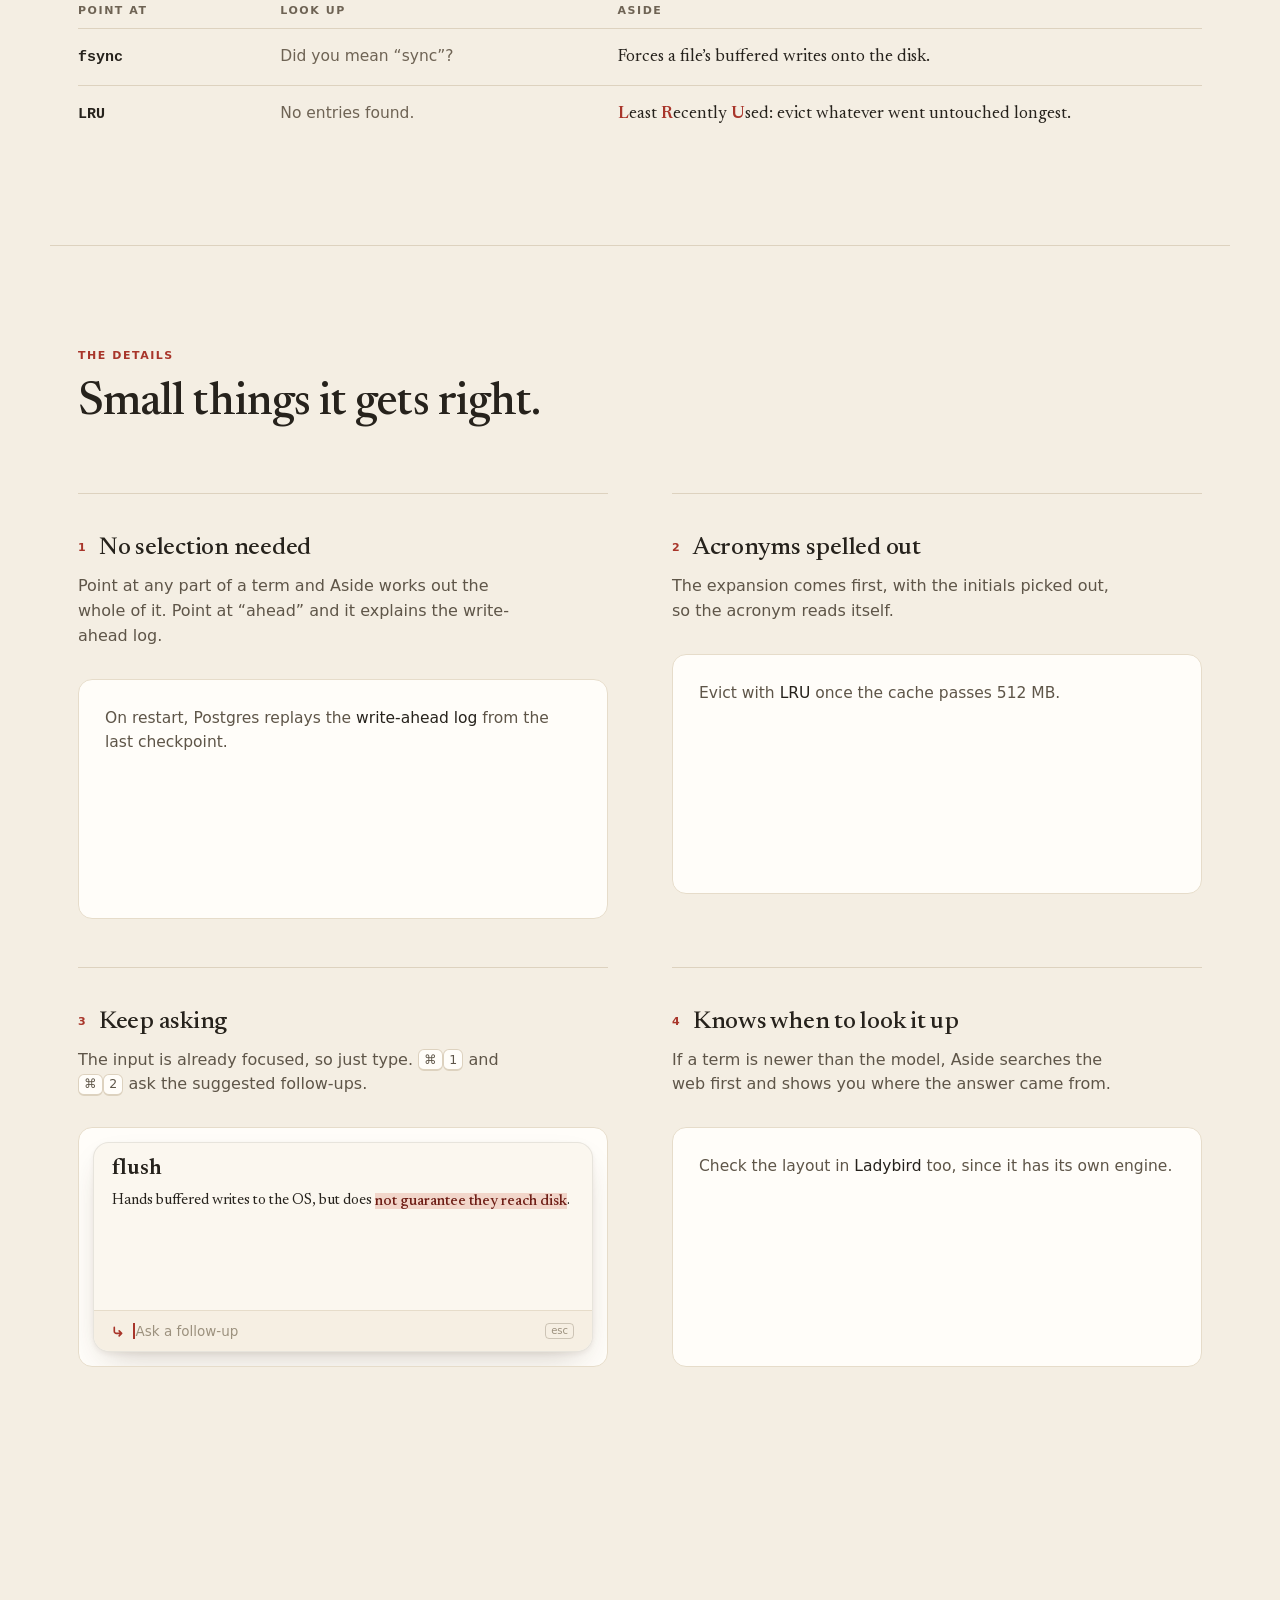
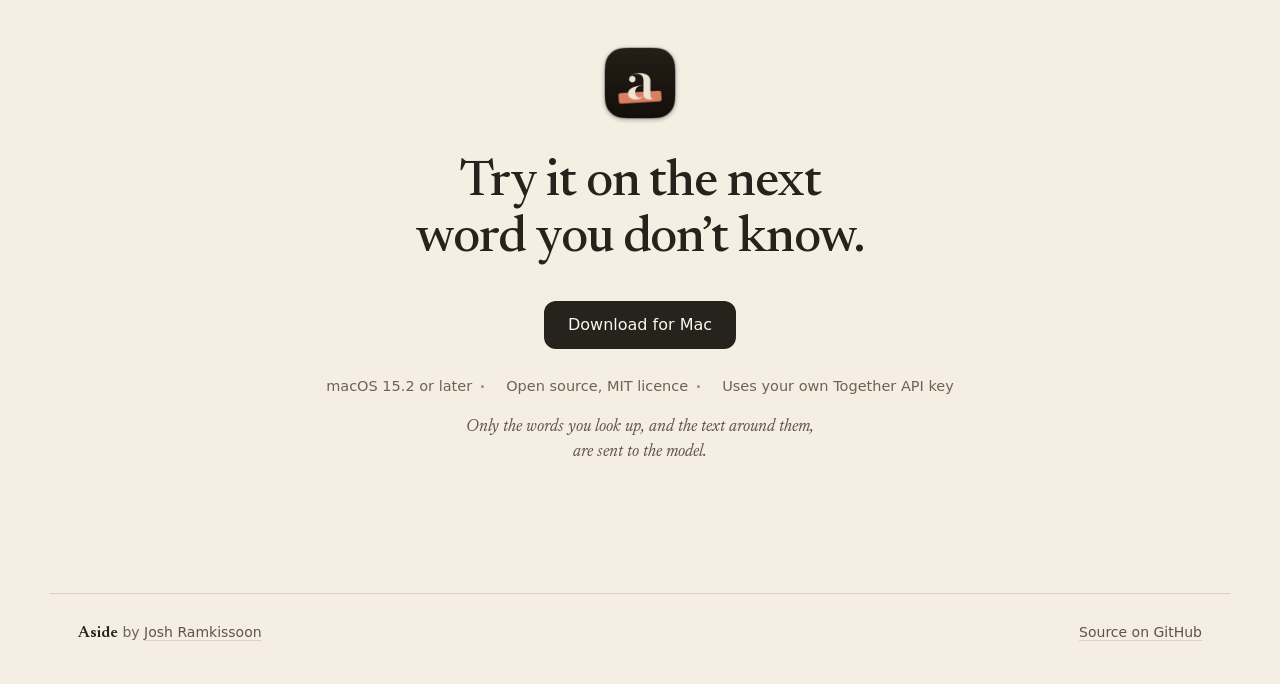
==== commit f10aaa39: "Site: drop the response-time label from the demo panel and social card" ====
--- a/site/index.html
+++ b/site/index.html
@@ -70,7 +70,6 @@
             <div class="p-eyebrow">
               <span class="p-app"></span>
               <span class="p-snip"><b>Notes</b>&ensp;<i>write vs <strong>flush</strong> vs fsync vs fsyncing the directory</i></span>
-              <span class="p-ms">0.34s</span>
             </div>
             <div class="p-title">
               <span class="p-term">flush</span>
--- a/site/styles.css
+++ b/site/styles.css
@@ -292,7 +292,6 @@
 .p-snip { overflow: hidden; text-overflow: ellipsis; min-width: 0; flex: 1; }
 .p-snip b { font-weight: 500; }
 .p-snip strong { font-weight: 600; color: var(--soft); }
-.p-ms { margin-left: auto; padding-left: 8px; font: 10px/1 var(--mono); color: var(--faint); opacity: 0; }
 
 .p-title { display: flex; align-items: baseline; gap: 12px; margin-top: 9px; }
 .p-term { font: 600 26px/1.15 var(--serif); color: var(--ink); letter-spacing: -.005em; }
@@ -468,9 +467,9 @@
 .is-static .ibeam { display: none; }
 .is-static .panel-wrap { opacity: 1; }
 .is-static .word-mark { opacity: 1; }
-.is-static .p-ms, .is-static .p-sug-b { opacity: 1; }
+.is-static .p-sug-b { opacity: 1; }
 html:not(.js) .panel-wrap { position: relative; opacity: 1; margin: 0 0 24px 22px; width: min(448px, calc(100% - 44px)); }
-html:not(.js) .p-ms, html:not(.js) .p-sug-a { opacity: 1; }
+html:not(.js) .p-sug-a { opacity: 1; }
 html:not(.js) .p-follow, html:not(.js) .p-sug-b, html:not(.js) .keys { display: none; }
 html:not(.js) .win { min-height: 0; }
 
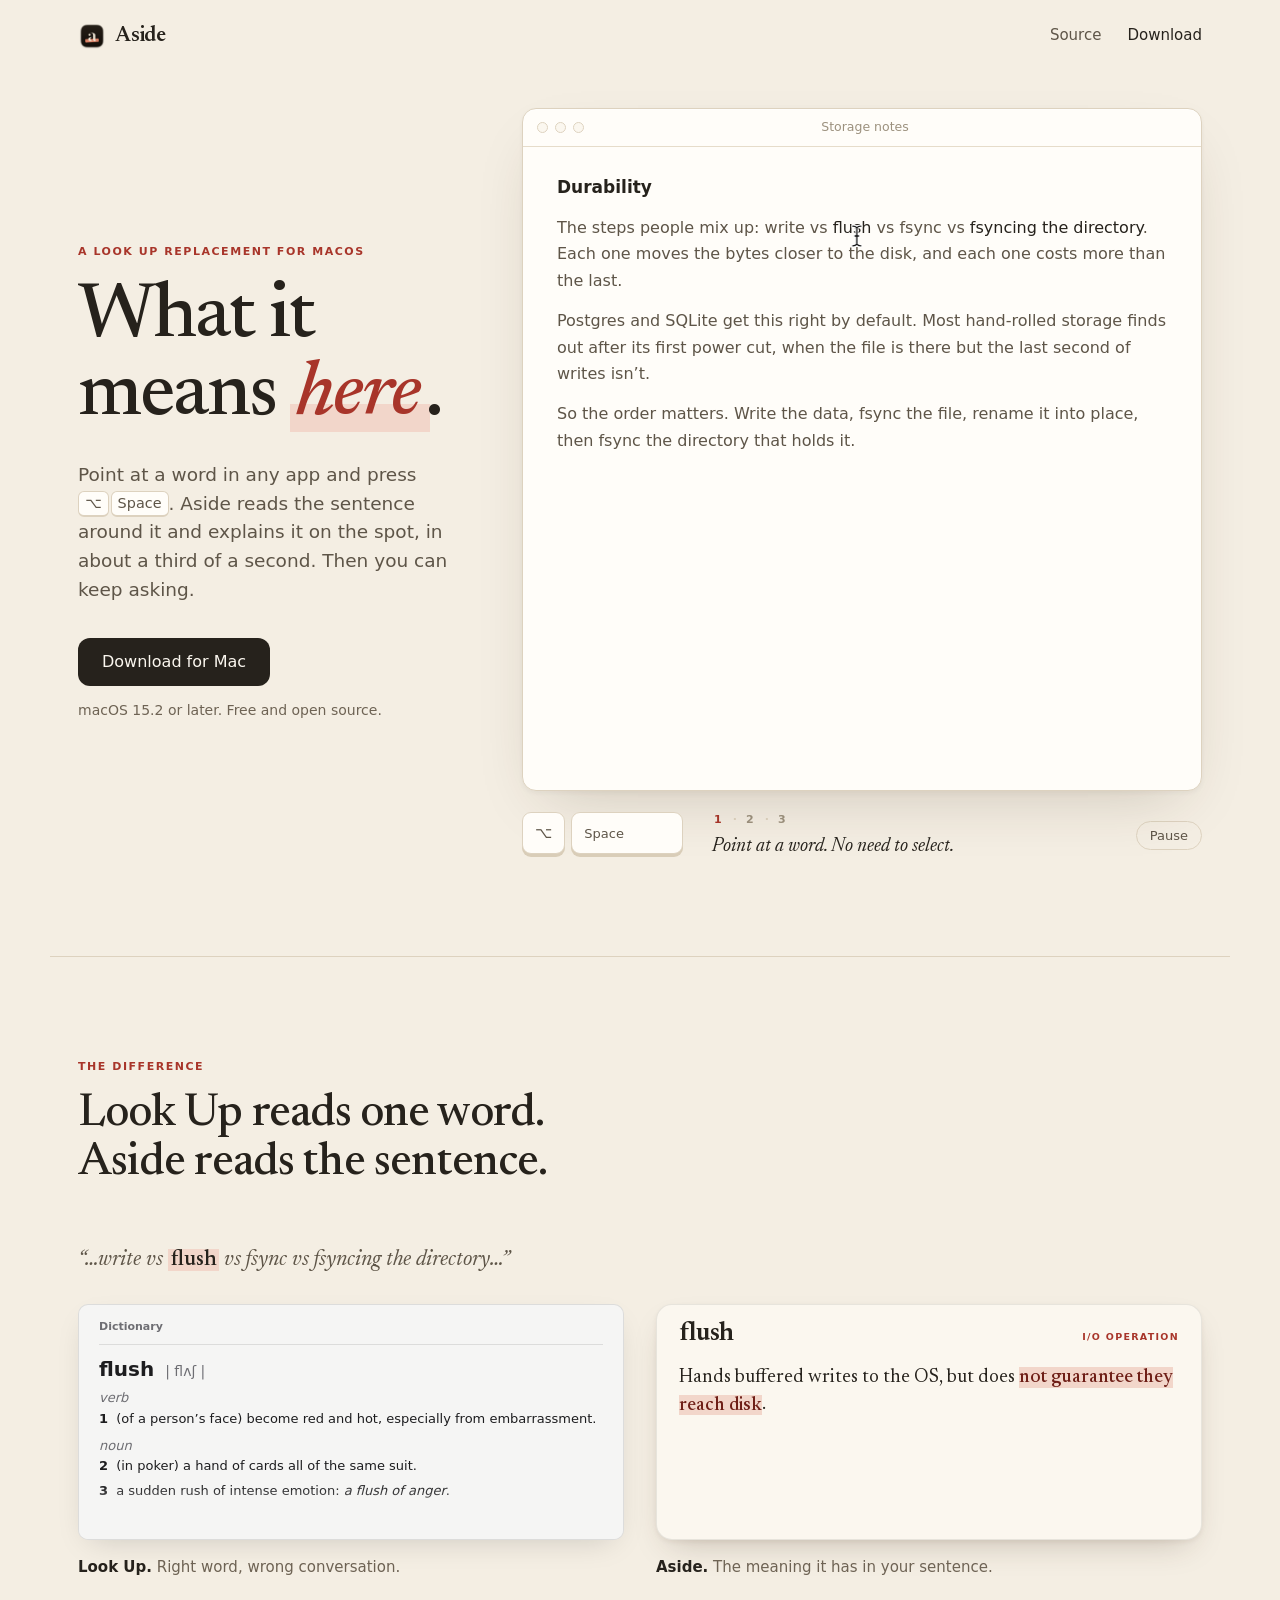
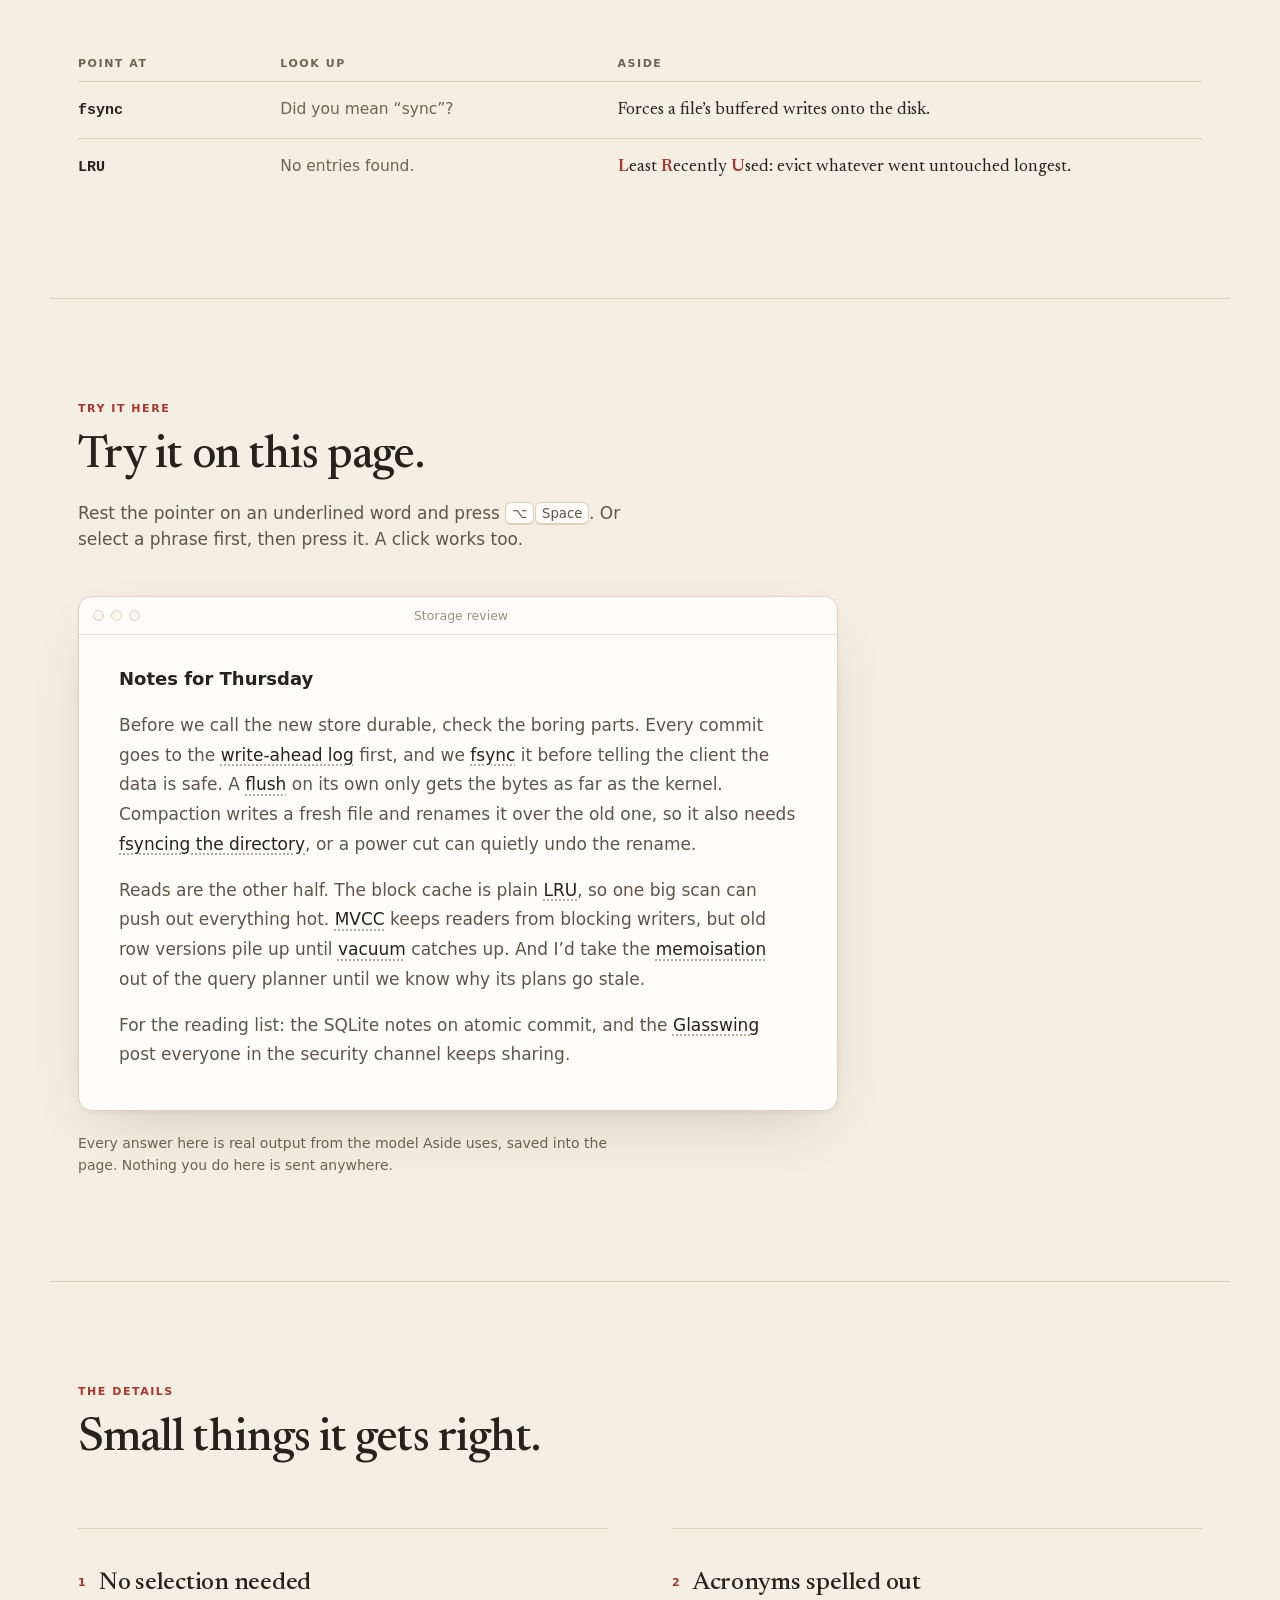
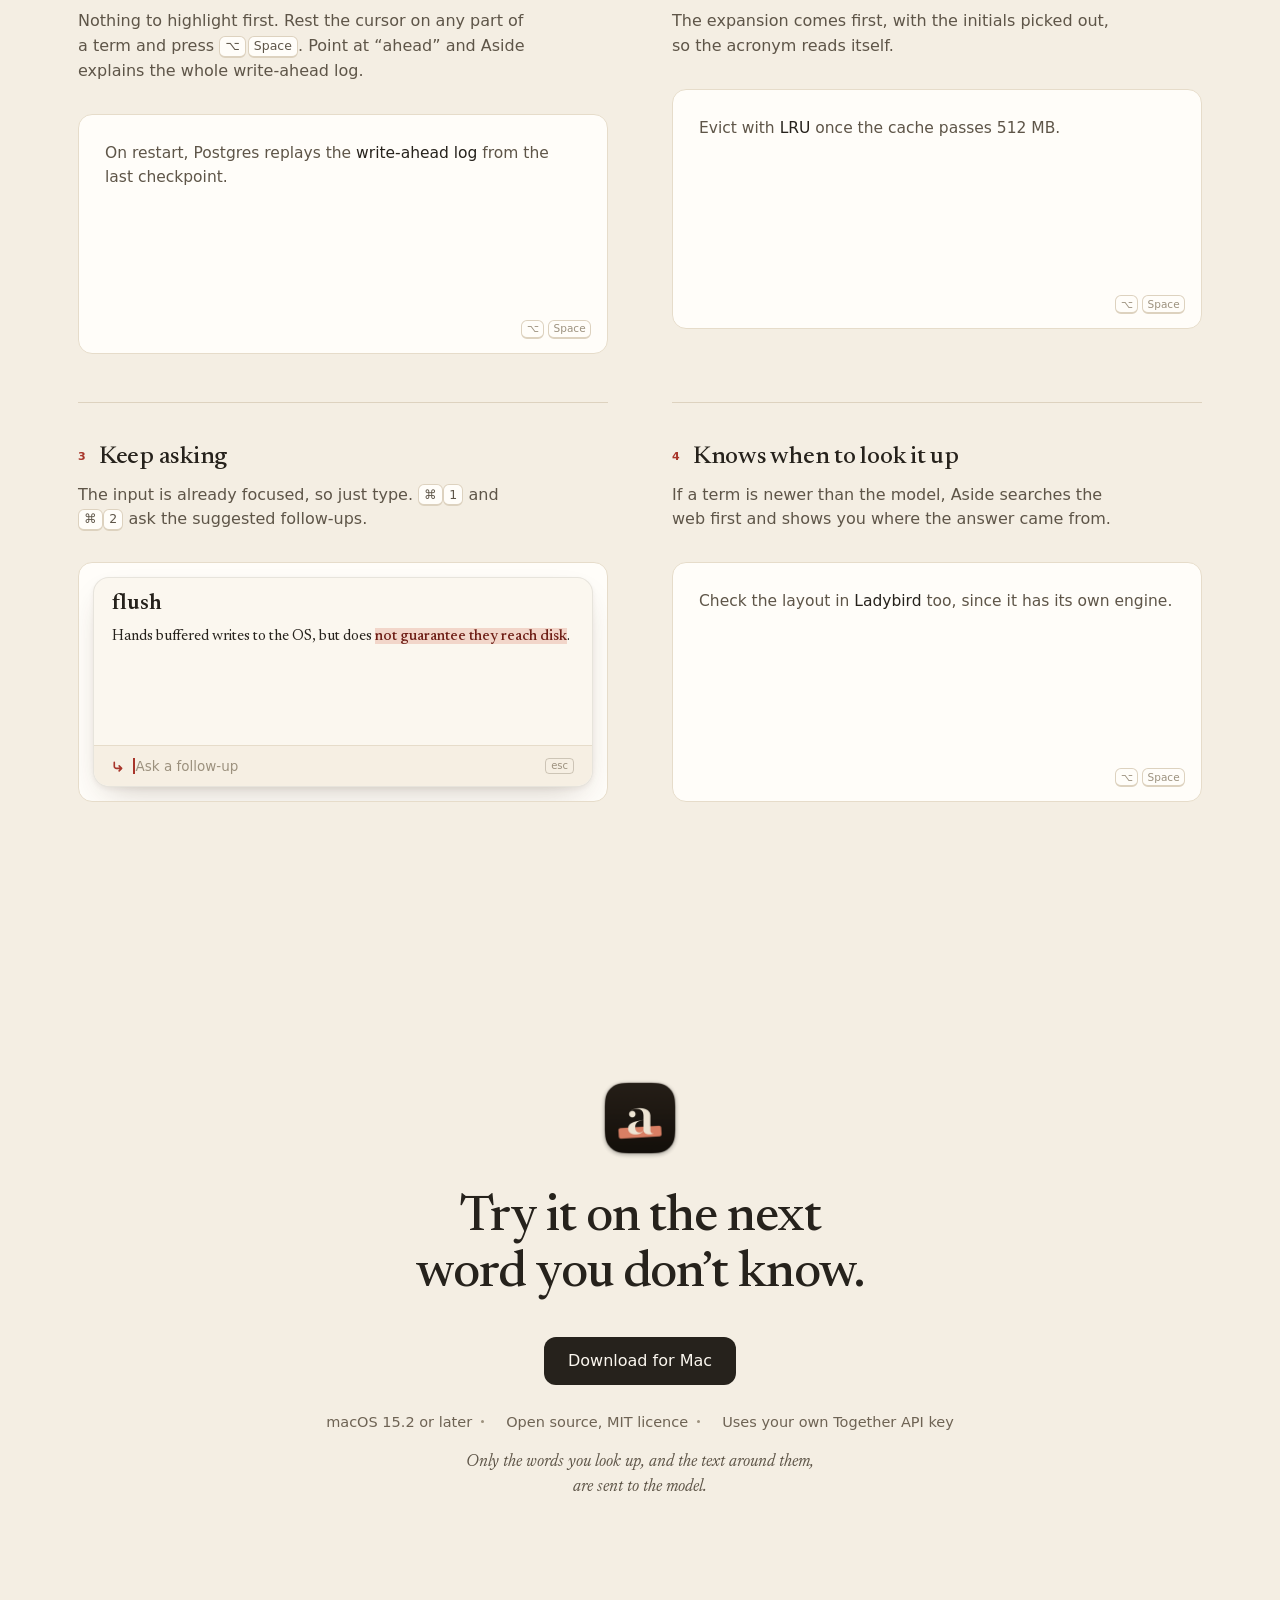
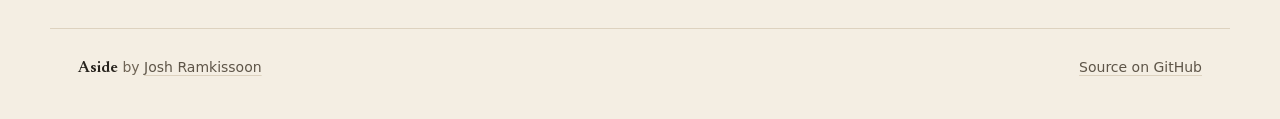
==== commit 7d82ea72: "Site: three-moment hero (point, select, keep asking) and a live Try it here section The hero no long" ====
--- a/site/index.html
+++ b/site/index.html
@@ -57,14 +57,15 @@
       <div class="win-bar"><i></i><i></i><i></i><span>Storage notes</span></div>
       <div class="win-body">
         <p class="doc-h">Durability</p>
-        <p>The steps people mix up: write vs <span class="word" data-anchor>flush<span class="word-mark"></span></span> vs fsync vs fsyncing the directory. Each one moves the bytes closer to the disk, and each one costs more than the last.</p>
-        <p>Postgres and SQLite get this right by default. Most hand-rolled storage finds out after its first power cut, when the file is there but the last second of writes isn't.</p>
+        <p>The steps people mix up: write vs <span class="word" data-anchor>flush<span class="word-read"></span></span> vs fsync vs <span class="phrase" data-phrase><span class="sel"></span>fsyncing the directory</span>. Each one moves the bytes closer to the disk, and each one costs more than the last.</p>
+        <p>Postgres and SQLite get this right by default. Most hand-rolled storage finds out after its first power cut, when the file is there but the last second of writes isn’t.</p>
         <p>So the order matters. Write the data, fsync the file, rename it into place, then fsync the directory that holds it.</p>
       </div>
 
-      <svg class="ibeam" viewBox="0 0 14 24" width="14" height="24"><path d="M3 2.2c1.6 0 3.1.5 4 1.6.9-1.1 2.4-1.6 4-1.6M7 3.8v16.4M3 21.8c1.6 0 3.1-.5 4-1.6.9 1.1 2.4 1.6 4 1.6M5.2 12h3.6" fill="none" stroke="#fff" stroke-width="3.2" stroke-linecap="round"/><path d="M3 2.2c1.6 0 3.1.5 4 1.6.9-1.1 2.4-1.6 4-1.6M7 3.8v16.4M3 21.8c1.6 0 3.1-.5 4-1.6.9 1.1 2.4 1.6 4 1.6M5.2 12h3.6" fill="none" stroke="#111" stroke-width="1.3" stroke-linecap="round"/></svg>
-
-      <div class="panel-wrap">
+      <svg class="ibeam" viewBox="0 0 14 24" width="14" height="24"><use href="#ibeam-sym"/></svg>
+
+      <!-- Moment 1: pointed at "flush" -->
+      <div class="panel-wrap panel-a">
         <div class="panel">
           <div class="p-body">
             <div class="p-eyebrow">
@@ -84,10 +85,6 @@
                 <li class="stream">Survives a process crash, <strong>not</strong> a power cut.</li>
               </ul>
             </div>
-            <div class="p-turn p-follow">
-              <div class="p-q"><svg class="arr" viewBox="0 0 12 12"><path d="M2.5 1.5v4.2a2.3 2.3 0 0 0 2.3 2.3h5.7M7.8 5.3l2.7 2.7-2.7 2.7"/></svg><span>Why fsync the directory too?</span></div>
-              <p class="p-gist p-gist-sm stream">Creating or renaming a file changes its <mark>directory entry</mark>, which lives in a separate block. Fsync only the file and a crash can still lose its name.</p>
-            </div>
           </div>
           <div class="p-foot">
             <div class="p-sugs">
@@ -95,10 +92,6 @@
                 <li><kbd>⌘1</kbd><span>Why fsync the directory too?</span></li>
                 <li><kbd>⌘2</kbd><span>How does a write-ahead log use this?</span></li>
               </ol>
-              <ol class="p-sug-set p-sug-b">
-                <li><kbd>⌘1</kbd><span>Does rename ever leave neither name?</span></li>
-                <li><kbd>⌘2</kbd><span>How does SQLite fsync its journal?</span></li>
-              </ol>
             </div>
             <div class="p-input">
               <svg class="arr" viewBox="0 0 12 12"><path d="M2.5 1.5v4.2a2.3 2.3 0 0 0 2.3 2.3h5.7M7.8 5.3l2.7 2.7-2.7 2.7"/></svg>
@@ -109,6 +102,53 @@
           </div>
         </div>
       </div>
+
+      <!-- Moments 2 and 3: selected "fsyncing the directory", then ⌘1 -->
+      <div class="panel-wrap panel-b">
+        <div class="panel">
+          <div class="p-body">
+            <div class="p-eyebrow">
+              <span class="p-app"></span>
+              <span class="p-snip"><b>Notes</b>&ensp;<i>write vs flush vs fsync vs <strong>fsyncing the directory</strong></i></span>
+            </div>
+            <div class="p-title stacked">
+              <span class="p-term">fsyncing the directory</span>
+              <span class="p-kind">filesystem durability step</span>
+            </div>
+            <div class="p-turn p-first">
+              <div class="p-skel"><i></i><i></i></div>
+              <p class="p-gist stream">Flushing the <mark>directory’s own metadata</mark> to disk, so a newly created or renamed file survives a crash.</p>
+              <span class="p-rule"></span>
+              <ul class="p-bullets">
+                <li class="stream"><code>fsync</code> on a file persists its contents and size; the directory entry linking name to inode is separate data, so it needs its own <code>fsync</code>.</li>
+                <li class="stream">Skipping it is the classic bug: after a power cut the file’s data is on disk but the name is gone, or the rename never happened.</li>
+              </ul>
+            </div>
+            <div class="p-turn p-follow">
+              <div class="p-q"><svg class="arr" viewBox="0 0 12 12"><path d="M2.5 1.5v4.2a2.3 2.3 0 0 0 2.3 2.3h5.7M7.8 5.3l2.7 2.7-2.7 2.7"/></svg><span>Does ext4 need this after a rename?</span></div>
+              <p class="p-gist p-gist-sm stream">Yes — after a rename, ext4 needs an <mark><code>fsync</code> on the directory</mark> to guarantee the new name survives a crash.</p>
+            </div>
+          </div>
+          <div class="p-foot">
+            <div class="p-sugs">
+              <ol class="p-sug-set p-sug-a">
+                <li><kbd>⌘1</kbd><span>Does ext4 need this after a rename?</span></li>
+                <li><kbd>⌘2</kbd><span>How does SQLite do it?</span></li>
+              </ol>
+              <ol class="p-sug-set p-sug-b">
+                <li><kbd>⌘1</kbd><span>Does O_DIRECTORY matter here?</span></li>
+                <li><kbd>⌘2</kbd><span>What about fsync on the parent?</span></li>
+              </ol>
+            </div>
+            <div class="p-input">
+              <svg class="arr" viewBox="0 0 12 12"><path d="M2.5 1.5v4.2a2.3 2.3 0 0 0 2.3 2.3h5.7M7.8 5.3l2.7 2.7-2.7 2.7"/></svg>
+              <span class="p-caret"></span><span class="p-ph">Ask a follow-up</span>
+              <span class="p-pulse"><i></i><i></i><i></i></span>
+              <span class="p-esc">esc</span>
+            </div>
+          </div>
+        </div>
+      </div>
     </div>
 
     <div class="stage-foot">
@@ -117,7 +157,19 @@
         <div class="chord chord-b"><span class="key"><span class="cap">⌘</span></span><span class="key"><span class="cap">1</span></span></div>
       </div>
       <figcaption>
-        <span class="cap-text">Point, press <span class="nw"><kbd>⌥</kbd>&#8202;<kbd>Space</kbd></span>, read. <span class="nw"><kbd>⌘</kbd><kbd>1</kbd></span> asks the first suggestion.</span>
+        <div class="moments">
+          <div class="steps" role="group" aria-label="Show a step of the demo">
+            <button type="button" data-step="1" aria-label="Step 1 of 3: point at a word">1</button>
+            <button type="button" data-step="2" aria-label="Step 2 of 3: select a phrase">2</button>
+            <button type="button" data-step="3" aria-label="Step 3 of 3: keep asking">3</button>
+          </div>
+          <p class="cap-text">
+            <span class="sr">Point at a word and press Option-Space; no need to select. Or select a phrase. Then keep asking: Command-1 asks the first suggestion.</span>
+            <span class="cap-step is-on" data-step="1" aria-hidden="true">Point at a word. No need to select.</span>
+            <span class="cap-step" data-step="2" aria-hidden="true">Or select a phrase.</span>
+            <span class="cap-step" data-step="3" aria-hidden="true">Then keep asking.</span>
+          </p>
+        </div>
         <button class="motion-toggle" type="button" aria-pressed="false">Pause</button>
       </figcaption>
     </div>
@@ -165,7 +217,30 @@
   </table>
 </section>
 
-<!-- 3. Behaviours -->
+<!-- 3. Try it here -->
+<section class="try" id="try" aria-labelledby="try-title">
+  <div class="section-head">
+    <p class="label">Try it here</p>
+    <h2 id="try-title">Try it on this page.</h2>
+    <p class="try-hint try-hint-key">Rest the pointer on an underlined word and press <span class="nw"><kbd>⌥</kbd>&#8202;<kbd>Space</kbd></span>. Or select a phrase first, then press it. A click works too.</p>
+    <p class="try-hint try-hint-touch">Tap a word, or select a phrase.</p>
+  </div>
+
+  <div class="try-stage">
+    <article class="try-doc" aria-label="A sample document to try look-ups on">
+      <div class="win-bar" aria-hidden="true"><i></i><i></i><i></i><span>Storage review</span></div>
+      <div class="try-body" data-prose>
+        <p class="doc-h">Notes for Thursday</p>
+        <p>Before we call the new store durable, check the boring parts. Every commit goes to the <span class="t" data-look="wal">write-ahead log</span> first, and we <span class="t" data-look="fsync">fsync</span> it before telling the client the data is safe. A <span class="t" data-look="flush">flush</span> on its own only gets the bytes as far as the kernel. Compaction writes a fresh file and renames it over the old one, so it also needs <span class="t" data-look="fsyncdir">fsyncing the directory</span>, or a power cut can quietly undo the rename.</p>
+        <p>Reads are the other half. The block cache is plain <span class="t" data-look="lru">LRU</span>, so one big scan can push out everything hot. <span class="t" data-look="mvcc">MVCC</span> keeps readers from blocking writers, but old row versions pile up until <span class="t" data-look="vacuum">vacuum</span> catches up. And I’d take the <span class="t" data-look="memo">memoisation</span> out of the query planner until we know why its plans go stale.</p>
+        <p>For the reading list: the SQLite notes on atomic commit, and the <span class="t" data-look="glasswing">Glasswing</span> post everyone in the security channel keeps sharing.</p>
+      </div>
+    </article>
+  </div>
+  <p class="try-note">Every answer here is real output from the model Aside uses, saved into the page. Nothing you do here is sent anywhere.</p>
+</section>
+
+<!-- 4. Behaviours -->
 <section class="details" aria-labelledby="details-title">
   <div class="section-head">
     <p class="label">The details</p>
@@ -177,11 +252,12 @@
     <article class="det" id="v-point">
       <div class="det-copy">
         <h3><span class="num">1</span>No selection needed</h3>
-        <p>Point at any part of a term and Aside works out the whole of it. Point at “ahead” and it explains the write-ahead log.</p>
+        <p>Nothing to highlight first. Rest the cursor on any part of a term and press <span class="nw"><kbd>⌥</kbd>&#8202;<kbd>Space</kbd></span>. Point at “ahead” and Aside explains the whole write-ahead log.</p>
       </div>
       <div class="vig" aria-hidden="true">
-        <p class="vig-line">On restart, Postgres replays the <span class="term-wrap"><span class="vmark vmark-all"></span>write-<span class="vword"><span class="vmark vmark-one"></span>ahead</span> log</span> from the last checkpoint.</p>
+        <p class="vig-line">On restart, Postgres replays the <span class="term-wrap"><span class="vread vread-all"></span>write-<span class="vword"><span class="vread vread-one"></span>ahead</span> log</span> from the last checkpoint.</p>
         <svg class="ibeam" viewBox="0 0 14 24" width="14" height="24"><use href="#ibeam-sym"/></svg>
+        <p class="vig-keys"><kbd>⌥</kbd><kbd>Space</kbd></p>
         <div class="mini vig-panel">
           <div class="p-title"><span class="p-term">write-ahead log</span><span class="p-kind">Recovery</span></div>
           <p class="p-gist stream">Changes are logged <mark>before they touch the data files</mark>, so a crash can be replayed from it.</p>
@@ -195,8 +271,9 @@
         <p>The expansion comes first, with the initials picked out, so the acronym reads itself.</p>
       </div>
       <div class="vig" aria-hidden="true">
-        <p class="vig-line">Evict with <span class="vword"><span class="vmark vmark-one"></span>LRU</span> once the cache passes 512 MB.</p>
+        <p class="vig-line">Evict with <span class="vword"><span class="vread vread-one"></span>LRU</span> once the cache passes 512 MB.</p>
         <svg class="ibeam" viewBox="0 0 14 24" width="14" height="24"><use href="#ibeam-sym"/></svg>
+        <p class="vig-keys"><kbd>⌥</kbd><kbd>Space</kbd></p>
         <div class="mini vig-panel">
           <div class="p-title"><span class="p-term">LRU</span><span class="p-kind">Cache policy</span></div>
           <p class="p-exp"><span><b>L</b><i>east</i></span> <span><b>R</b><i>ecently</i></span> <span><b>U</b><i>sed</i></span></p>
@@ -238,8 +315,9 @@
         <p>If a term is newer than the model, Aside searches the web first and shows you where the answer came from.</p>
       </div>
       <div class="vig" aria-hidden="true">
-        <p class="vig-line">Check the layout in <span class="vword"><span class="vmark vmark-one"></span>Ladybird</span> too, since it has its own engine.</p>
+        <p class="vig-line">Check the layout in <span class="vword"><span class="vread vread-one"></span>Ladybird</span> too, since it has its own engine.</p>
         <svg class="ibeam" viewBox="0 0 14 24" width="14" height="24"><use href="#ibeam-sym"/></svg>
+        <p class="vig-keys"><kbd>⌥</kbd><kbd>Space</kbd></p>
         <div class="mini vig-panel">
           <div class="p-title"><span class="p-term">Ladybird</span><span class="p-kind">Web browser</span></div>
           <div class="web-slot">
@@ -254,7 +332,7 @@
   </div>
 </section>
 
-<!-- 4. Get it -->
+<!-- 5. Get it -->
 <section class="get" id="get" aria-labelledby="get-title">
   <img class="get-icon" src="img/apple-touch-icon.png" width="88" height="88" alt="The Aside app icon: a serif letter a on a red highlighter stroke">
   <h2 id="get-title">Try it on the next word you don’t know.</h2>
@@ -279,5 +357,7 @@
 </svg>
 
 <script src="main.js" defer></script>
+<script src="answers.js" defer></script>
+<script src="try.js" defer></script>
 </body>
 </html>
--- a/site/styles.css
+++ b/site/styles.css
@@ -29,6 +29,7 @@
   --line: #E6DCCA;
   --code: #F1E9DA;
   --rule: #DDD2BF;
+  --sel: #B3D7FF;           /* macOS text selection */
   --panel-edge: rgba(0, 0, 0, .08);
   --panel-shadow: drop-shadow(0 14px 22px rgba(60, 40, 20, .14)) drop-shadow(0 2px 4px rgba(60, 40, 20, .08));
   --win-shadow: 0 1px 0 rgba(255,255,255,.6) inset, 0 24px 60px -24px rgba(60, 40, 20, .22), 0 2px 6px rgba(60, 40, 20, .05);
@@ -63,6 +64,7 @@
     --line: #3A332B;
     --code: #2B251F;
     --rule: #2E2822;
+    --sel: #3F638B;
     --panel-edge: rgba(255, 255, 255, .09);
     --panel-shadow: drop-shadow(0 16px 26px rgba(0, 0, 0, .5)) drop-shadow(0 2px 4px rgba(0, 0, 0, .35));
     --win-shadow: 0 0 0 1px rgba(255,255,255,.05) inset, 0 24px 60px -20px rgba(0, 0, 0, .6);
@@ -240,10 +242,17 @@
 .win-body p + p { margin-top: 14px; }
 .win-body .doc-h { font-weight: 600; color: var(--ink); font-size: 17px; margin-bottom: 8px; }
 .word { position: relative; color: var(--ink); white-space: nowrap; }
-.word-mark {
-  position: absolute; inset: -1px -2px; z-index: -1;
-  background: var(--mark); border-radius: 2px; opacity: 0;
-}
+/* Pointing selects nothing. After ⌥ Space, a faint underline shows which word was read. */
+.word-read {
+  position: absolute; left: -1px; right: -1px; bottom: -2px; height: 1.5px;
+  border-radius: 1px;
+  background: color-mix(in srgb, var(--accent) 55%, transparent);
+  transform-origin: left center;
+  opacity: 0;
+}
+/* Selecting is a real drag, in the system's selection blue. */
+.phrase { position: relative; color: var(--ink); white-space: nowrap; }
+.sel { position: absolute; left: 0; top: -1px; bottom: -1px; width: 0; background: var(--sel); z-index: -1; }
 .win-body p { position: relative; z-index: 0; }
 
 .ibeam {
@@ -293,7 +302,10 @@
 .p-snip b { font-weight: 500; }
 .p-snip strong { font-weight: 600; color: var(--soft); }
 
-.p-title { display: flex; align-items: baseline; gap: 12px; margin-top: 9px; }
+.p-title { display: flex; flex-wrap: wrap; align-items: baseline; gap: 5px 12px; margin-top: 9px; }
+/* A long title or kind: the kind drops beneath the title, as in the app. */
+.p-title.stacked { flex-direction: column; align-items: flex-start; }
+.p-title.stacked .p-kind { margin-left: 0; }
 .p-term { font: 600 26px/1.15 var(--serif); color: var(--ink); letter-spacing: -.005em; }
 .p-kind {
   margin-left: auto;
@@ -451,6 +463,34 @@
   font-size: 14px; color: var(--meta);
 }
 .stage-foot figcaption kbd { font-size: .8em; }
+
+/* The three moments: a step indicator over a caption that changes with them. */
+.moments { min-width: 0; display: grid; gap: 7px; }
+.steps { display: flex; align-items: center; }
+.steps button {
+  font: 600 11px/1 var(--sans);
+  letter-spacing: .1em;
+  color: var(--faint);
+  background: none; border: 0; padding: 3px 2px; margin: 0;
+  cursor: pointer;
+  transition: color .3s var(--ease);
+}
+.steps button + button::before { content: "·"; display: inline-block; margin: 0 8px 0 6px; color: var(--rule); }
+.steps button.is-on { color: var(--accent); }
+.steps button:hover { color: var(--ink); }
+.steps button.is-on:hover { color: var(--accent); }
+.cap-text { display: grid; }
+.cap-step {
+  grid-area: 1 / 1;
+  font: italic 400 19px/1.3 var(--serif);
+  color: var(--ink);
+  opacity: 0;
+  transform: translateY(3px);
+  transition: opacity .45s var(--ease), transform .45s var(--ease);
+}
+.cap-step.is-on { opacity: 1; transform: none; }
+.is-compact .panel-b .p-rule, .is-compact .panel-b .p-bullets { display: none; }
+
 .motion-toggle {
   flex: none;
   font: 500 13px/1 var(--sans);
@@ -464,19 +504,18 @@
 .motion-toggle:hover { color: var(--ink); border-color: var(--faint); }
 
 /* Final state for reduced motion / no JS */
-.is-static .ibeam { display: none; }
-.is-static .panel-wrap { opacity: 1; }
-.is-static .word-mark { opacity: 1; }
-.is-static .p-sug-b { opacity: 1; }
-html:not(.js) .panel-wrap { position: relative; opacity: 1; margin: 0 0 24px 22px; width: min(448px, calc(100% - 44px)); }
+/* The hero's stills are its script run instantly, so its own state carries over; the cursor stays. */
+.is-static .cap-step { transition: none; }
+html:not(.js) .panel-a { position: relative; opacity: 1; margin: 0 0 24px 22px; width: min(448px, calc(100% - 44px)); }
 html:not(.js) .p-sug-a { opacity: 1; }
-html:not(.js) .p-follow, html:not(.js) .p-sug-b, html:not(.js) .keys { display: none; }
+html:not(.js) .panel-b, html:not(.js) .p-sug-b, html:not(.js) .keys, html:not(.js) .steps { display: none; }
+html:not(.js) .cap-step[data-step="1"] { opacity: 1; transform: none; }
 html:not(.js) .win { min-height: 0; }
 
 /* ---------- Sections ---------- */
 
 section + section { border-top: 1px solid var(--rule); }
-.versus, .details {
+.versus, .details, .try {
   max-width: var(--measure);
   margin: 0 auto;
   padding: 104px 28px;
@@ -577,7 +616,13 @@
 }
 .vig-line { font: 15.5px/1.6 var(--sans); color: var(--soft); position: relative; z-index: 0; }
 .vword, .term-wrap { position: relative; color: var(--ink); white-space: nowrap; }
-.vmark { position: absolute; inset: -1px -2px; background: var(--mark); border-radius: 2px; z-index: -1; opacity: 0; }
+.vread {
+  position: absolute; left: -1px; right: -1px; bottom: -1px; height: 1.5px; border-radius: 1px;
+  background: color-mix(in srgb, var(--accent) 55%, transparent);
+  transform-origin: left center; opacity: 0;
+}
+.vig-keys { position: absolute; right: 16px; bottom: 14px; display: flex; gap: 4px; z-index: 1; }
+.vig-keys kbd { font-size: 10.5px; color: var(--faint); background: var(--doc); }
 .vig-panel {
   position: absolute; left: 18px; top: 74px;
   width: min(372px, calc(100% - 36px));
@@ -630,14 +675,177 @@
 .js .vig-thread .p-follow .p-q { opacity: 1; }
 
 /* Static/reduced-motion state for vignettes */
-.vig.is-static .vig-panel, .vig.is-static .vmark-all, .vig.is-static .sources { opacity: 1; }
+.vig.is-static .vig-panel, .vig.is-static .vread-all, .vig.is-static .sources { opacity: 1; }
 .vig.is-static .p-exp i { opacity: 1; }
 .vig.is-static .ibeam { display: none; }
 .vig.is-static .searching { display: none; }
 .vig-ask.is-static .p-follow { opacity: 1; }
-#v-acro .vig.is-static .vmark-one, #v-web .vig.is-static .vmark-one { opacity: 1; }
+#v-acro .vig.is-static .vread-one, #v-web .vig.is-static .vread-one { opacity: 1; }
 .is-static .stream .w { opacity: 1 !important; }
 .is-static .p-kind, .is-static .p-rule, .is-static .p-follow .p-q { opacity: 1 !important; }
+
+/* Try it here */
+
+.try-hint { margin-top: 18px; font-size: 17px; color: var(--soft); max-width: 54ch; text-wrap: pretty; }
+.try-hint kbd { font-size: .78em; }
+.try-hint-touch { display: none; }
+.try-stage { position: relative; margin-top: 44px; }
+.try-doc {
+  max-width: 760px;
+  background: var(--doc);
+  border: 1px solid var(--rule);
+  border-radius: 14px;
+  box-shadow: var(--win-shadow);
+}
+.try-doc .win-bar span { transform: translateX(-24px); }
+.try-body { padding: 28px 40px 40px; font: 17px/1.75 var(--sans); color: var(--soft); }
+.try-body p + p { margin-top: 16px; }
+.try-body .doc-h { font-weight: 600; color: var(--ink); font-size: 18px; margin-bottom: 10px; }
+.try-note { margin-top: 22px; font-size: 14px; color: var(--meta); max-width: 60ch; }
+
+/* The words this page knows: a quiet dotted underline. */
+.t {
+  color: var(--ink);
+  text-decoration: underline dotted;
+  text-decoration-color: color-mix(in srgb, var(--faint) 75%, transparent);
+  text-decoration-thickness: 1.5px;
+  text-underline-offset: 4px;
+  border-radius: 3px;
+  transition: text-decoration-color .15s var(--ease);
+}
+.t:hover { text-decoration-color: var(--accent); }
+.t.is-read { text-decoration-style: solid; text-decoration-color: color-mix(in srgb, var(--accent) 60%, transparent); }
+.t:focus-visible { outline-offset: 2px; }
+.try-read {
+  position: absolute; height: 1.5px; border-radius: 1px; pointer-events: none;
+  background: color-mix(in srgb, var(--accent) 60%, transparent);
+}
+
+/* The panel: the same component as the hero, live. */
+.try-wrap { opacity: 1; z-index: 20; }
+.try-wrap[hidden], .try-wrap [hidden] { display: none !important; }
+.try-wrap .panel { display: flex; flex-direction: column; max-height: var(--cap, 600px); }
+.try-wrap .panel:focus { outline: none; }
+.try-wrap .p-body { position: relative; flex: 1 1 auto; min-height: 0; overflow-y: auto; overscroll-behavior: contain; scrollbar-width: thin; }
+.try-wrap .p-foot { flex: none; }
+.try-wrap .p-skel { position: static; opacity: 1; margin-top: 14px; }
+.try-wrap .p-exp { margin-top: 3px; }
+.try-wrap .stream .w { transition: opacity .16s linear; }
+.js .try-wrap .stream .w.on { opacity: 1; }
+.try-wrap .p-bullets li::before { content: ""; }
+.try-wrap .p-bullets { margin-top: 2px; }
+.try-wrap .p-follow .p-bullets { margin-top: 10px; }
+.try-wrap .p-follow .p-q { margin-top: 18px; }
+.try-wrap .p-para { margin-top: 10px; font: 13.5px/1.45 var(--sans); color: var(--soft); }
+.try-wrap .p-bullets code, .try-wrap .p-gist code, .try-wrap .p-para code { font-size: .86em; font-weight: 600; }
+.try-wrap .p-gist mark code { color: inherit; }
+.try-wrap .p-bullets em { font-style: italic; }
+.p-pre {
+  margin: 12px 0 2px; padding: 10px 12px;
+  border-radius: 8px;
+  background: var(--code);
+  font: 12px/1.5 var(--mono);
+  color: var(--ink);
+  white-space: pre; overflow-x: auto;
+}
+.p-search { margin-top: 14px; display: grid; gap: 7px; }
+.p-search-label, .p-from-label {
+  font: 600 9.5px/1 var(--sans); letter-spacing: 1.3px; text-transform: uppercase; color: var(--faint);
+}
+.p-search-q { font: 500 17px/1.3 var(--serif); color: var(--mark-ink); }
+.p-search-q span { position: relative; padding: 0 3px; z-index: 0; }
+.p-search-q span::before {
+  content: ""; position: absolute; inset: 0; z-index: -1; border-radius: 3px;
+  background: var(--mark);
+  animation: sweep 2.6s infinite;
+}
+@keyframes sweep {
+  0% { clip-path: inset(0 100% 0 0); animation-timing-function: ease-in-out; }
+  42%, 62% { clip-path: inset(0 0 0 0); animation-timing-function: ease-in-out; }
+  90%, 100% { clip-path: inset(0 0 0 100%); }
+}
+.p-search-note { font: 12px/1.4 var(--sans); color: var(--faint); }
+.p-from { display: flex; flex-wrap: wrap; align-items: baseline; gap: 6px; margin-top: 14px; }
+.p-from-label { margin-right: 4px; }
+.p-chip {
+  font: 500 11.5px/1 var(--sans); color: var(--soft); text-decoration: none;
+  padding: 4px 8px; border-radius: 999px;
+  background: var(--code); border: .5px solid var(--line);
+}
+.p-chip::after { content: "↗"; margin-left: 4px; font-size: 10px; color: var(--faint); }
+.p-chip:hover { color: var(--accent); background: color-mix(in srgb, var(--accent) 10%, transparent); }
+.p-chip:hover::after { color: var(--accent); }
+.p-get { margin-top: 12px; display: flex; flex-wrap: wrap; align-items: baseline; gap: 4px 12px; font: 13.5px/1.4 var(--sans); color: var(--faint); }
+.p-get a { color: var(--accent); font-weight: 500; text-decoration: none; }
+.p-get a:hover { text-decoration: underline; text-underline-offset: 3px; }
+.try-wrap .p-sug-set { opacity: 1; }
+.p-sug {
+  all: unset; box-sizing: border-box;
+  width: 100%;
+  display: flex; align-items: center; gap: 10px;
+  padding: 6px 12px; border-radius: 8px;
+  font: 13px/1.3 var(--sans); color: var(--soft);
+  cursor: pointer;
+}
+.p-sug kbd { all: unset; width: 22px; flex: none; font: 500 10px/1 var(--sans); color: var(--faint); }
+.p-sug span { min-width: 0; overflow: hidden; text-overflow: ellipsis; white-space: nowrap; }
+.p-sug:hover, .p-sug:focus-visible { background: color-mix(in srgb, var(--accent) 9%, transparent); color: var(--ink); }
+.p-sug:hover kbd, .p-sug:focus-visible kbd { color: var(--accent); }
+.p-sug:focus-visible { outline: none; }
+.p-field {
+  all: unset; flex: 1; min-width: 0;
+  font: 13.5px/1.2 var(--sans); color: var(--ink);
+  caret-color: var(--accent);
+}
+.p-field::placeholder { color: var(--faint); }
+.try-wrap .p-input:focus-within { background: color-mix(in srgb, var(--code) 75%, var(--card)); }
+.panel.solo::after { border-bottom: 1px solid var(--panel-edge); border-radius: 16px; }
+.p-grab { display: none; }
+
+/* On a phone the answer comes up as a sheet, and the tapped word stays in view above it. */
+.try-wrap.sheet { position: fixed; left: 0; right: 0; top: auto; bottom: 0; width: auto; z-index: 50; filter: drop-shadow(0 -10px 24px rgba(40, 25, 10, .16)); }
+.try-wrap.sheet .panel { border-radius: 18px 18px 0 0; }
+.try-wrap.sheet .panel::after { border-radius: 18px 18px 0 0; border-bottom: 0; }
+.try-wrap.sheet .p-body { padding: 4px 20px 16px; }
+.try-wrap.sheet .p-foot { padding-bottom: env(safe-area-inset-bottom); }
+.try-wrap.sheet .p-input { border-radius: 0; }
+.try-wrap.sheet .panel.solo .p-body { padding-bottom: calc(22px + env(safe-area-inset-bottom)); }
+.p-grab {
+  flex: none; align-self: stretch;
+  background: none; border: 0; padding: 8px 0 6px; margin: 0; cursor: pointer;
+}
+.try-wrap.sheet .p-grab { display: block; }
+.p-grab i { display: block; width: 38px; height: 5px; margin: 0 auto; border-radius: 3px; background: var(--rule); }
+@media (prefers-color-scheme: dark) {
+  .try-wrap.sheet { filter: drop-shadow(0 -10px 26px rgba(0, 0, 0, .55)); }
+  .p-grab i { background: var(--faint); opacity: .5; }
+}
+
+/* "Look up", after selecting on a touch screen. */
+.try-pill {
+  position: absolute; z-index: 30;
+  min-height: 44px; padding: 0 18px;
+  border: 0; border-radius: 999px;
+  background: var(--btn-bg); color: var(--btn-ink);
+  font: 500 15px/1 var(--sans);
+  box-shadow: 0 8px 22px -8px rgba(40, 25, 10, .45);
+  cursor: pointer;
+  -webkit-tap-highlight-color: transparent;
+}
+.try-pill::before { content: ""; display: inline-block; width: 6px; height: 6px; margin-right: 9px; border-radius: 50%; background: var(--accent); vertical-align: 2px; }
+
+@media (hover: none) and (pointer: coarse) {
+  .try-hint-key { display: none; }
+  .try-hint-touch { display: block; }
+  .t { -webkit-tap-highlight-color: transparent; }
+  .try-wrap .p-input { display: none; }
+  .try-wrap .p-sugs { padding: 4px 8px calc(8px + env(safe-area-inset-bottom)); }
+  .try-wrap .p-sug { min-height: 44px; font-size: 14.5px; padding: 8px 12px; }
+  .try-wrap .p-sug kbd { display: none; }
+  .try-wrap .p-sug::before { content: ""; width: 11px; height: 11px; flex: none; background: var(--accent); -webkit-mask: var(--arr) center / contain no-repeat; mask: var(--arr) center / contain no-repeat; }
+  .try-wrap .p-sug span { white-space: normal; }
+}
+:root { --arr: url("data:image/svg+xml,%3Csvg xmlns='http://www.w3.org/2000/svg' viewBox='0 0 12 12'%3E%3Cpath d='M2.5 1.5v4.2a2.3 2.3 0 0 0 2.3 2.3h5.7M7.8 5.3l2.7 2.7-2.7 2.7' fill='none' stroke='%23000' stroke-width='1.7' stroke-linecap='round' stroke-linejoin='round'/%3E%3C/svg%3E"); }
 
 /* Get it */
 
@@ -679,7 +887,7 @@
 @media (max-width: 820px) {
   .vs-grid, .det-grid { grid-template-columns: 1fr; }
   .det-grid { gap: 0; }
-  .versus, .details { padding: 80px 22px; }
+  .versus, .details, .try { padding: 80px 22px; }
 }
 
 @media (max-width: 560px) {
@@ -699,7 +907,7 @@
   .p-input { padding: 11px 16px; }
   .stage-foot { flex-direction: column; align-items: flex-start; gap: 14px; }
   .stage-foot figcaption { width: 100%; font-size: 13.5px; }
-  .versus, .details { padding: 68px 18px; }
+  .versus, .details, .try { padding: 68px 18px; }
   .vs-line { font-size: 19px; margin-top: 40px; }
   .ledger { margin-top: 48px; }
   .ledger thead { display: none; }
@@ -727,3 +935,14 @@
   .p-pulse i { animation: none; opacity: .6; }
   .btn { transition: none; }
 }
+
+@media (max-width: 560px) {
+  .try-stage { margin-top: 32px; }
+  .try-body { padding: 22px 20px 30px; font-size: 16.5px; line-height: 1.75; }
+  .try-doc .win-bar span { transform: none; }
+  .cap-step { font-size: 17.5px; }
+}
+@media (prefers-reduced-motion: reduce) {
+  .p-search-q span::before { animation: none; }
+  .cap-step, .steps button, .t { transition: none; }
+}
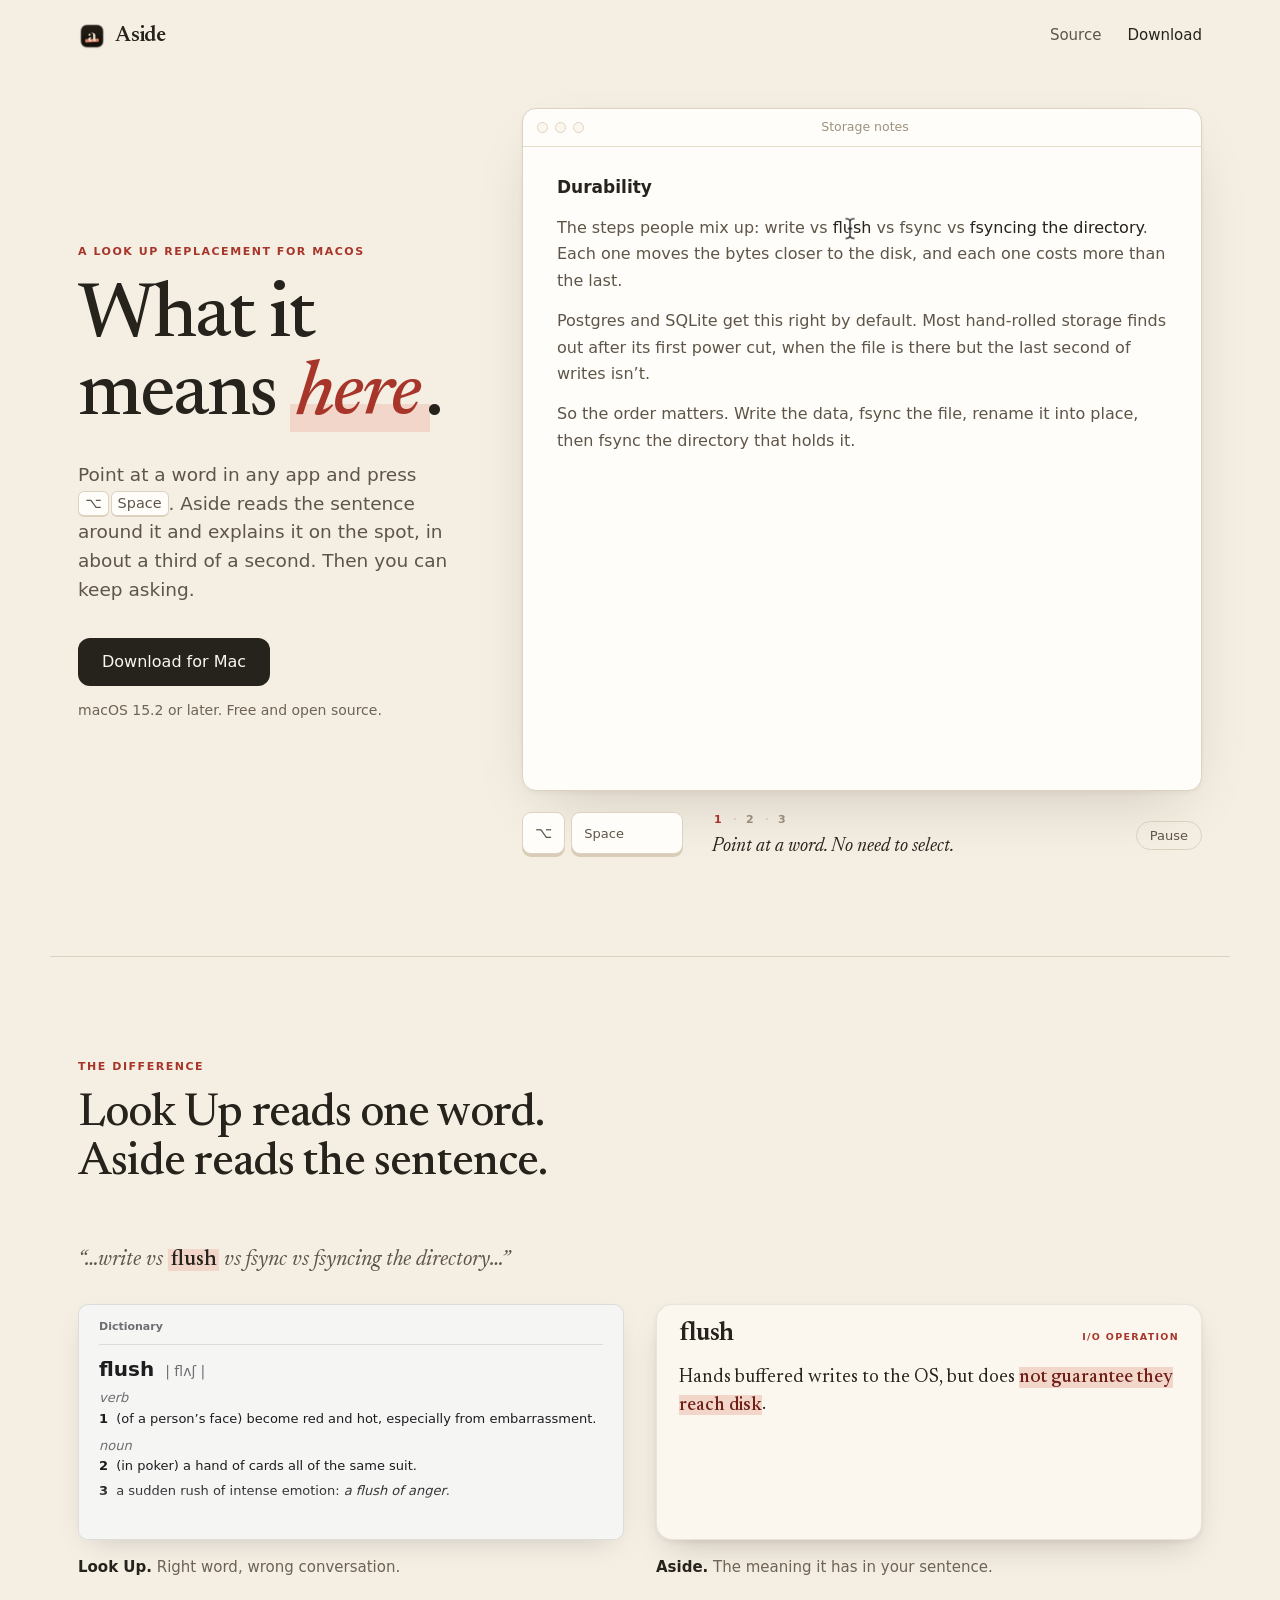
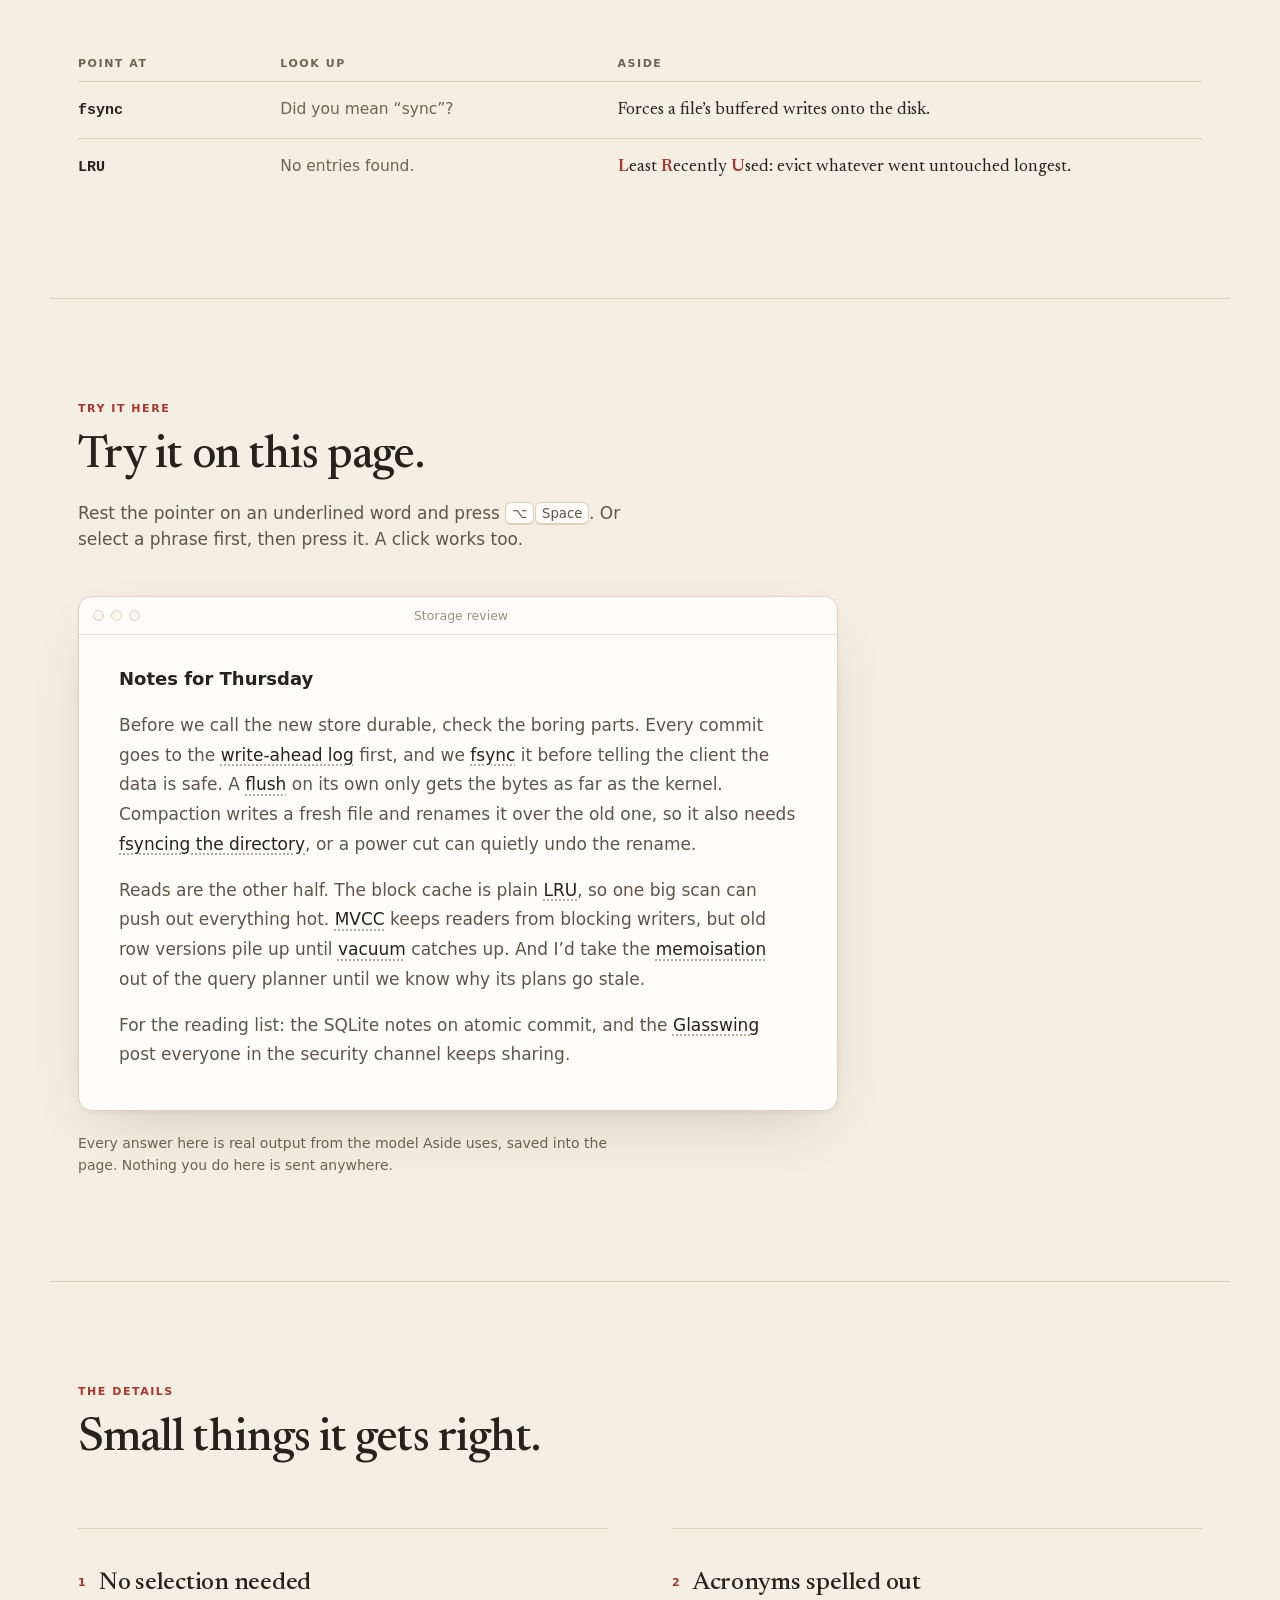
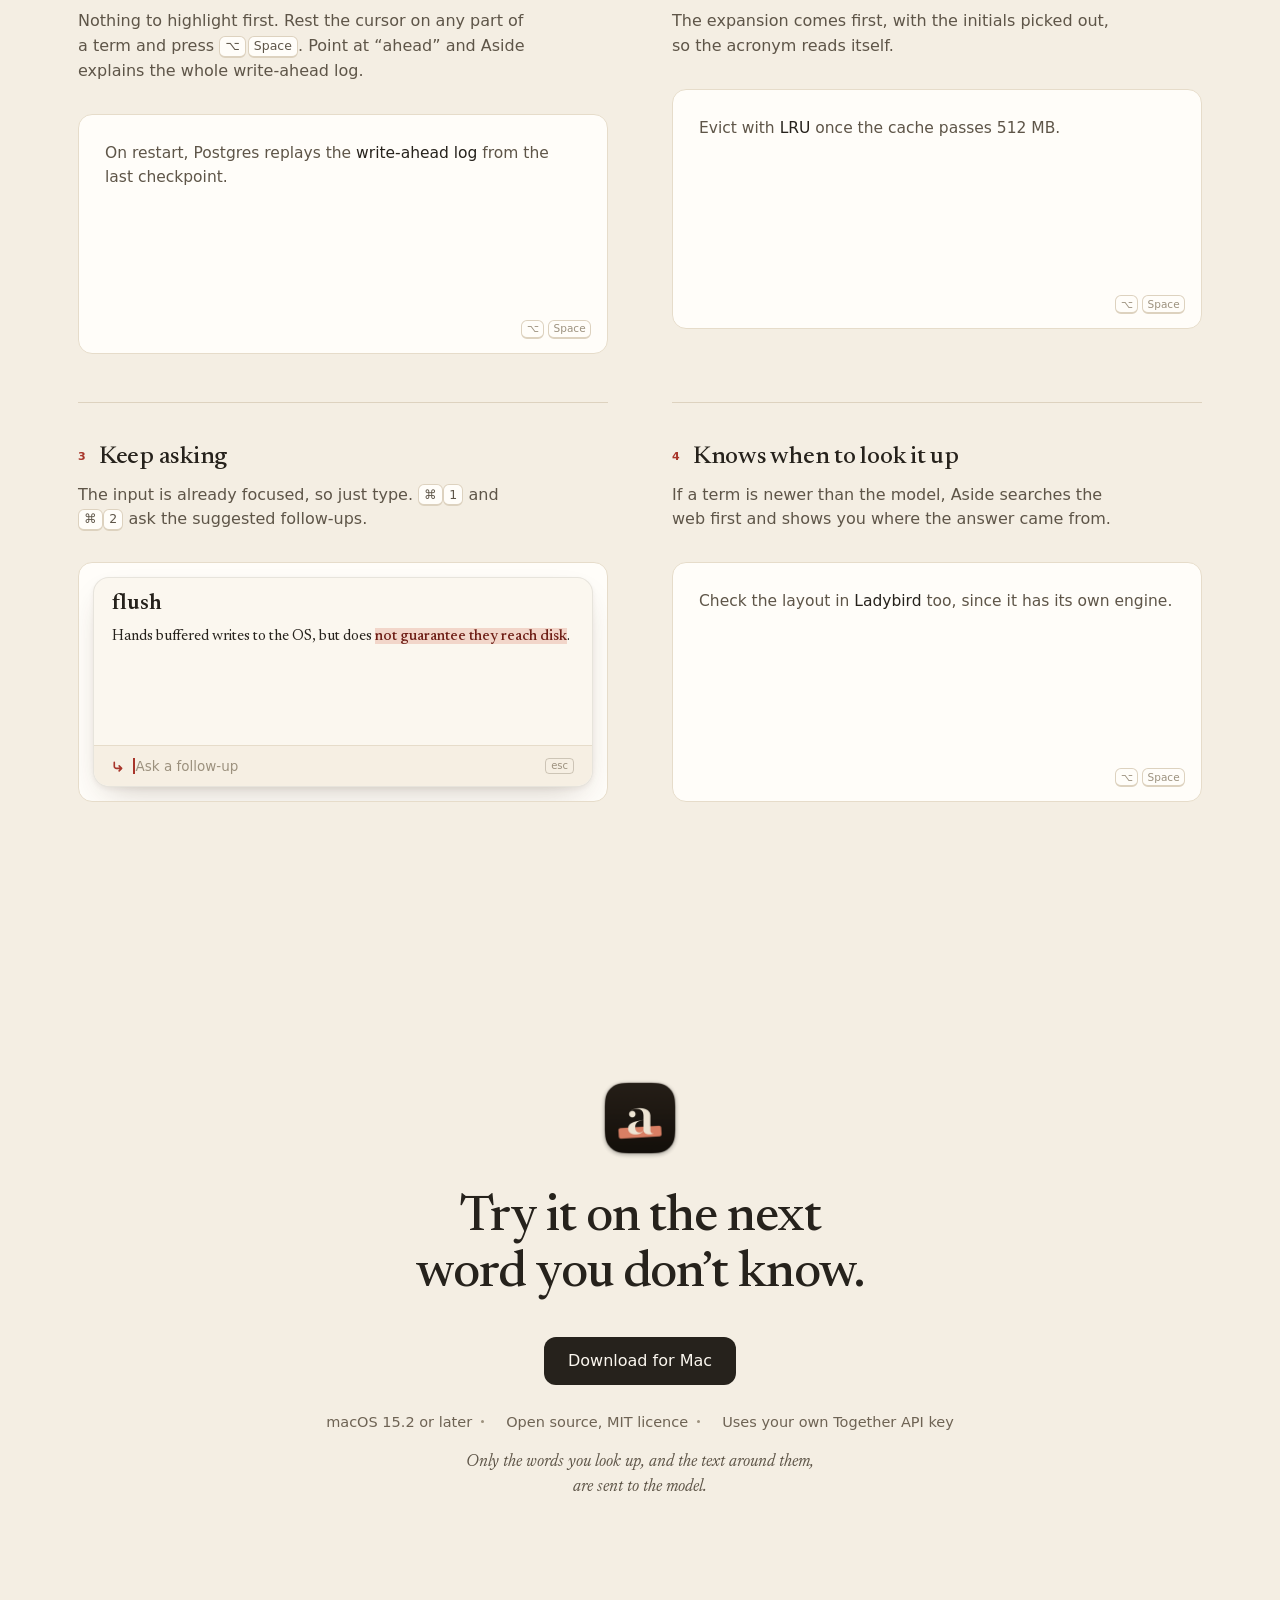
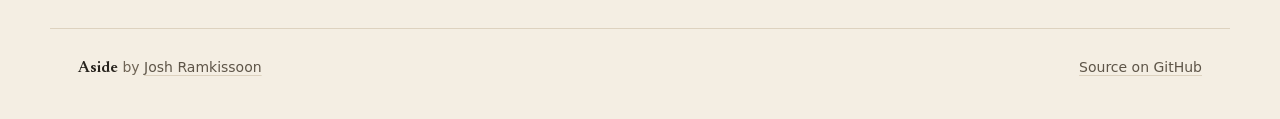
==== commit f3c907a1: "Site: deploy config for Vercel and absolute social card URL" ====
--- a/site/index.html
+++ b/site/index.html
@@ -14,7 +14,8 @@
 <meta property="og:type" content="website">
 <meta property="og:title" content="Aside: what it means here">
 <meta property="og:description" content="Point at a word in any app and press ⌥ Space. Aside explains what it means in the sentence you're reading.">
-<meta property="og:image" content="og.png">
+<meta property="og:image" content="https://aside-gray.vercel.app/og.png">
+<meta property="og:url" content="https://aside-gray.vercel.app/">
 <meta property="og:image:width" content="1200">
 <meta property="og:image:height" content="630">
 <meta name="twitter:card" content="summary_large_image">
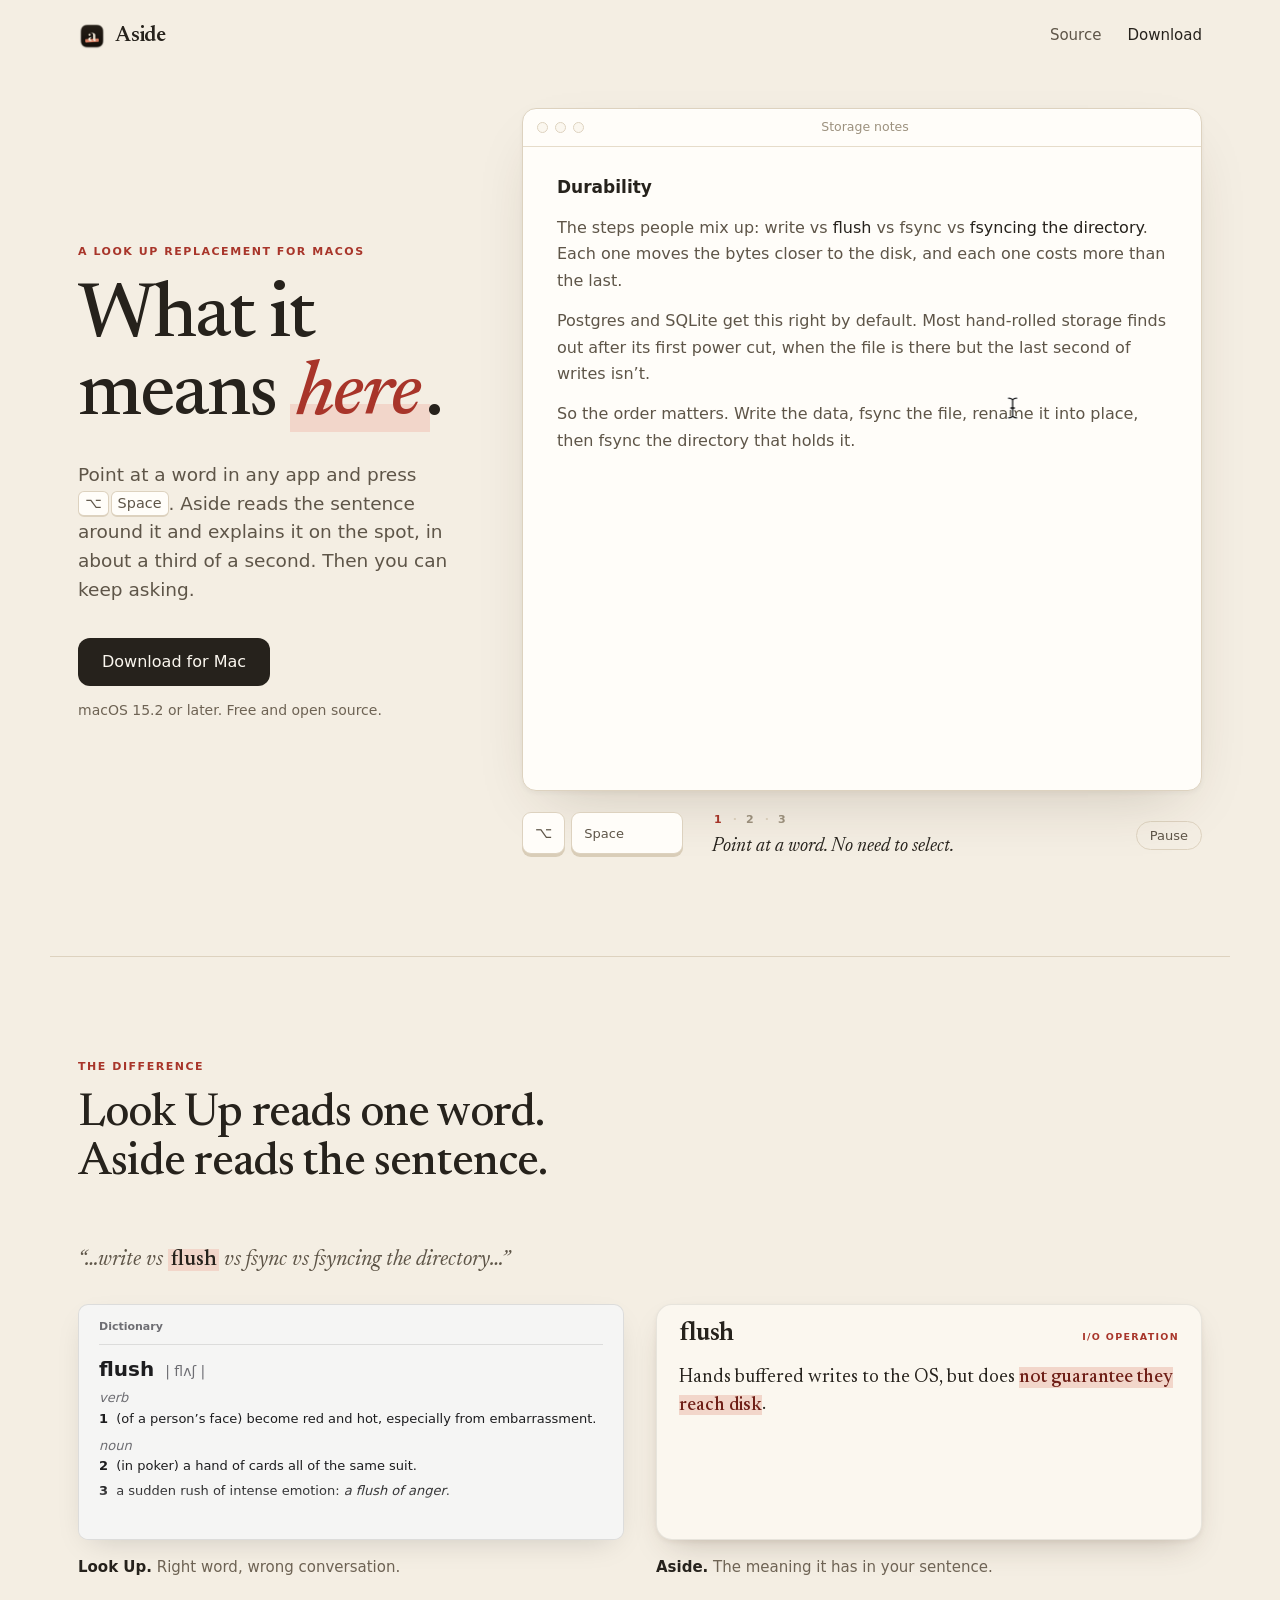
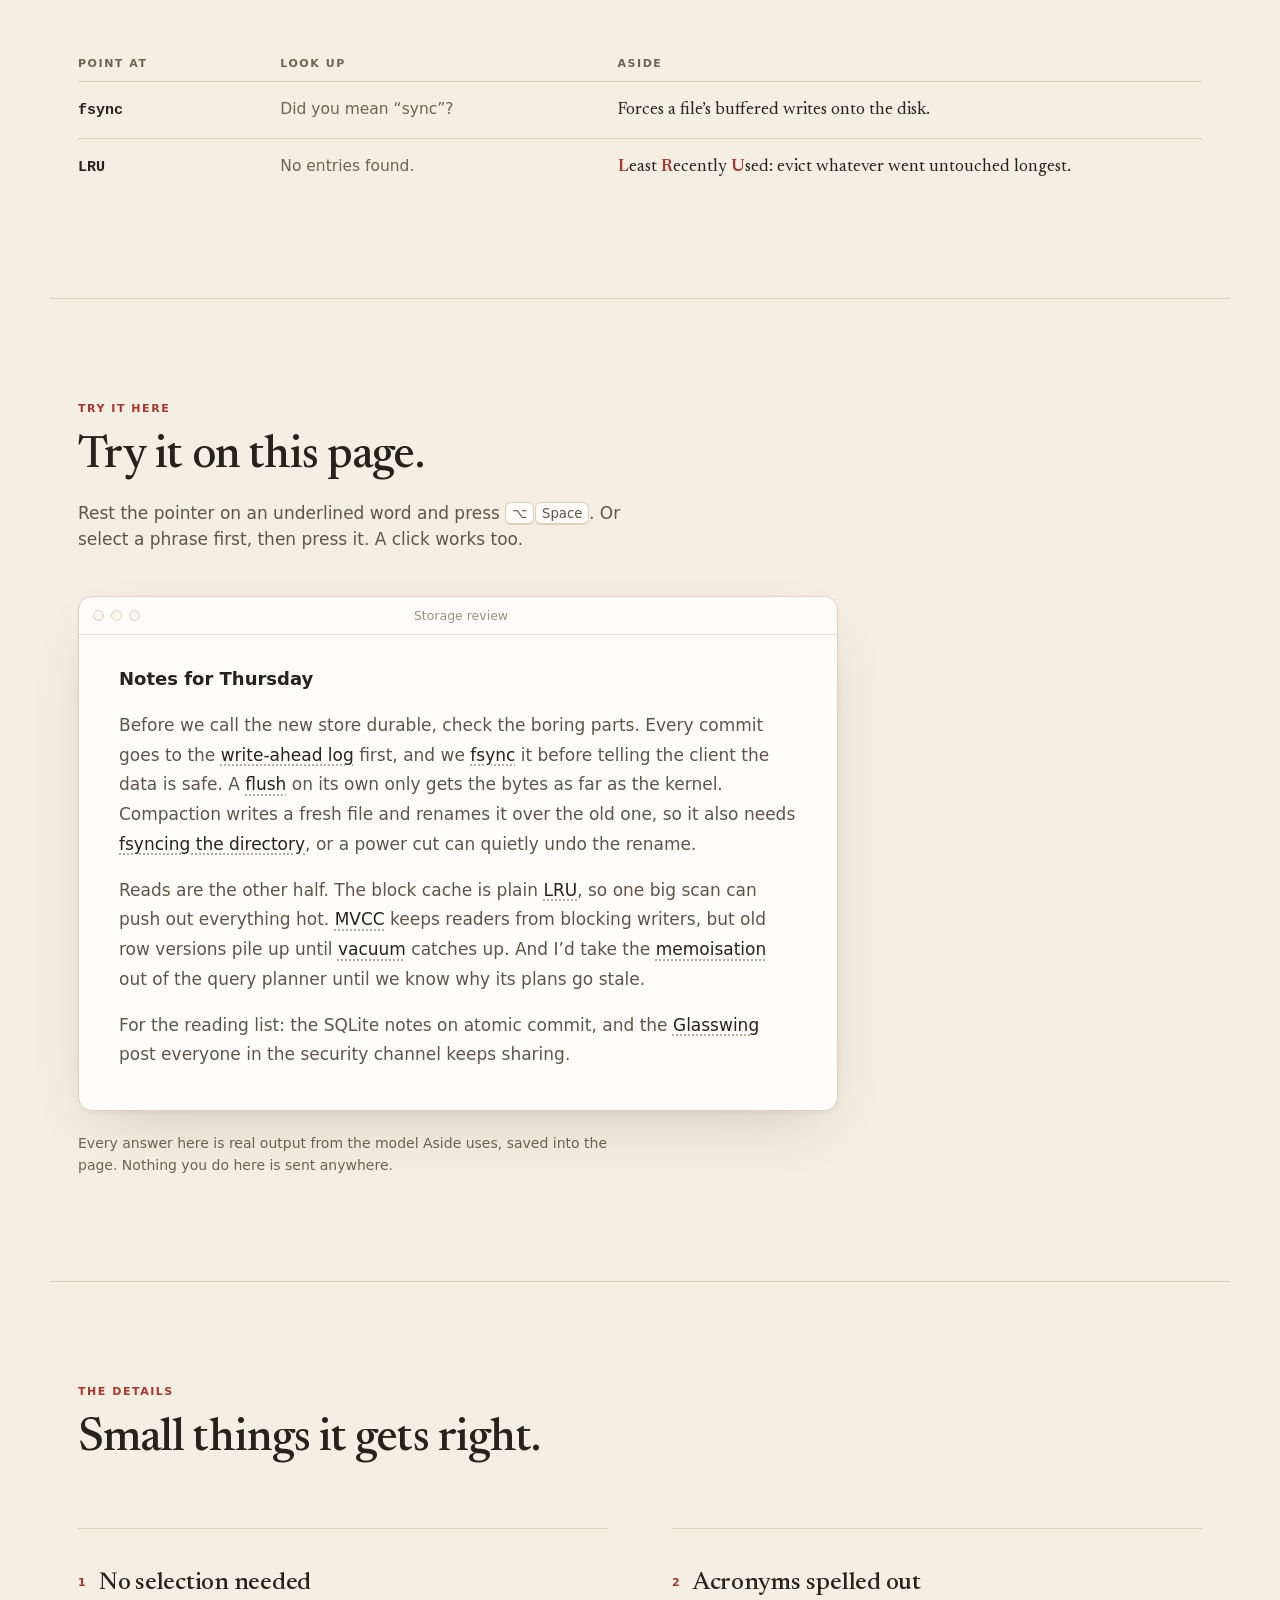
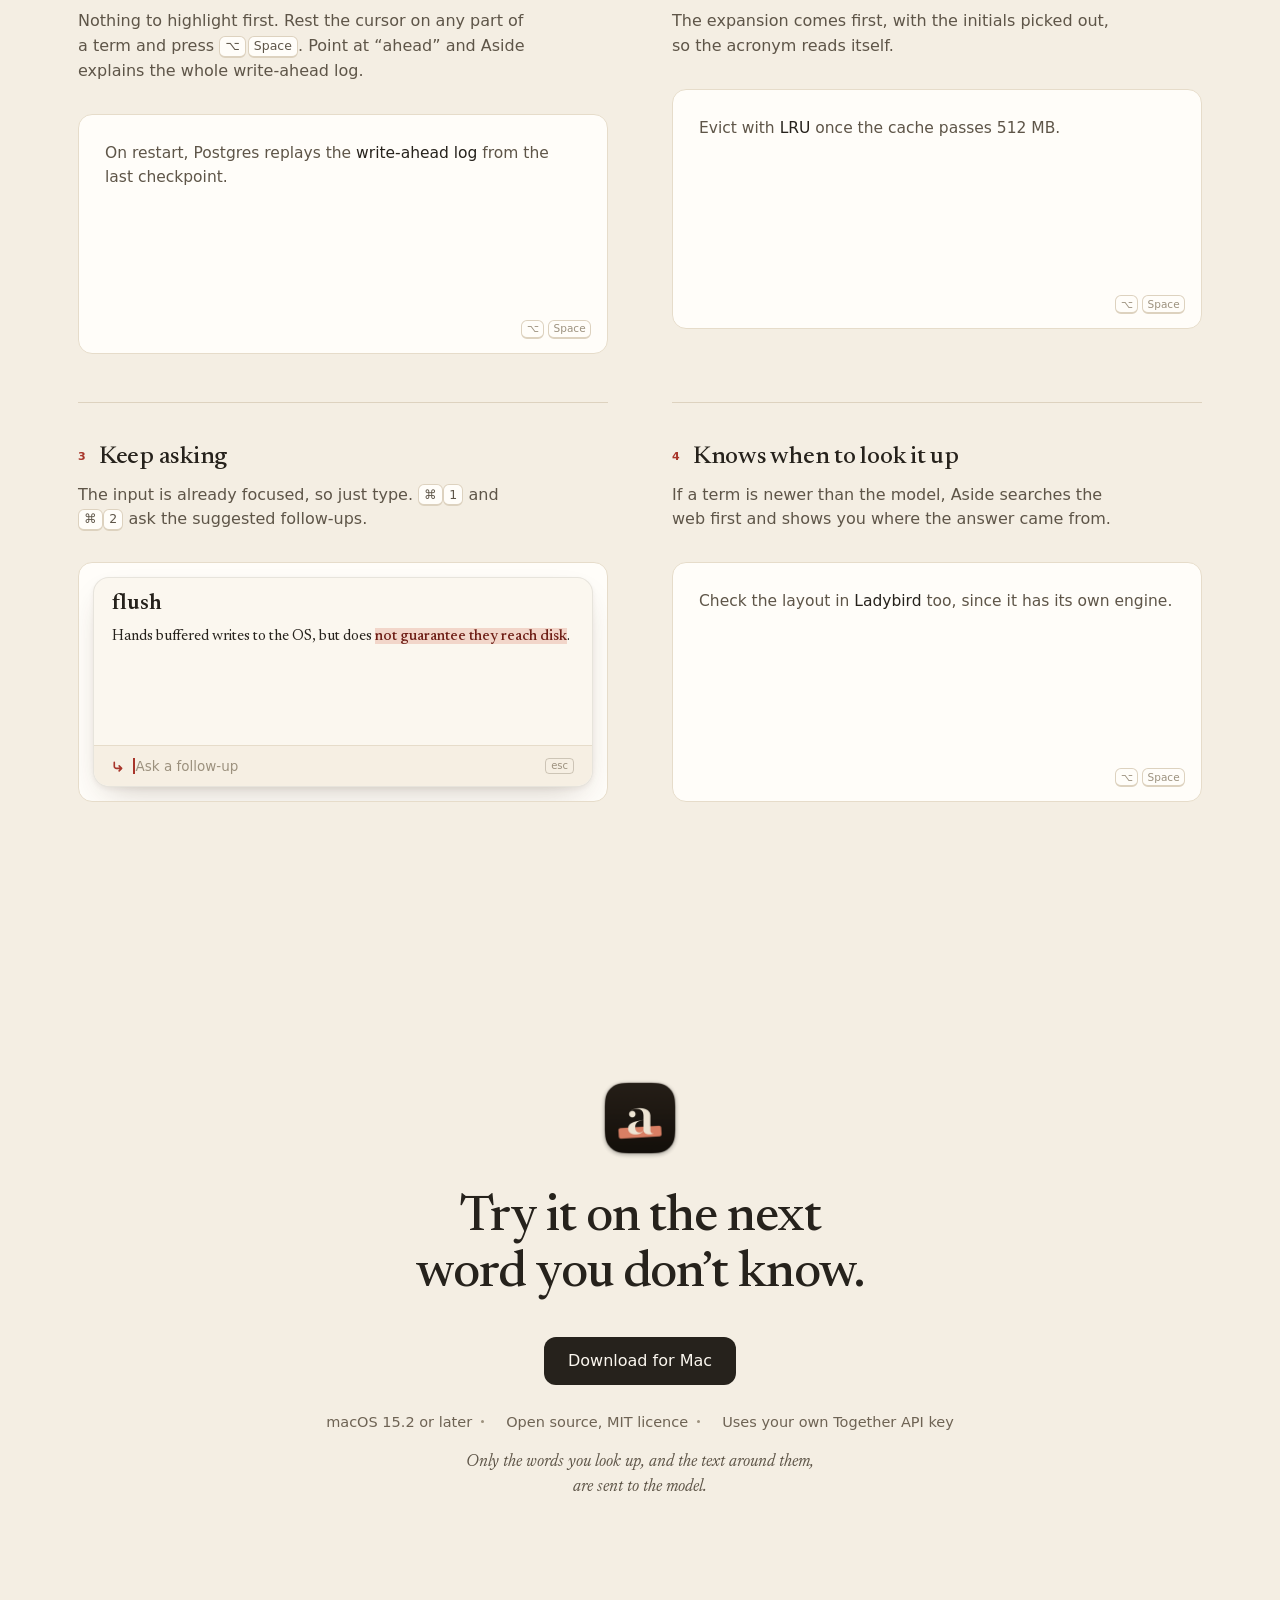
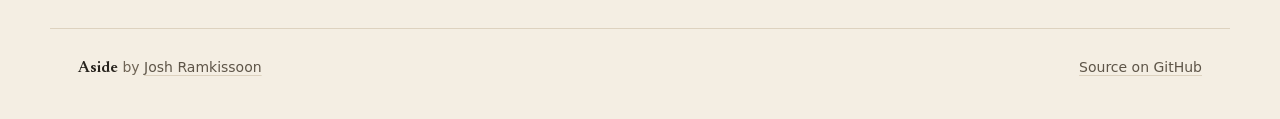
==== commit 724f1fdc: "Signed, notarised DMG installer with Sparkle auto-update; Download button fetches it Release script " ====
--- a/site/index.html
+++ b/site/index.html
@@ -14,8 +14,8 @@
 <meta property="og:type" content="website">
 <meta property="og:title" content="Aside: what it means here">
 <meta property="og:description" content="Point at a word in any app and press ⌥ Space. Aside explains what it means in the sentence you're reading.">
-<meta property="og:image" content="https://aside-gray.vercel.app/og.png">
-<meta property="og:url" content="https://aside-gray.vercel.app/">
+<meta property="og:image" content="https://aside-mac.vercel.app/og.png">
+<meta property="og:url" content="https://aside-mac.vercel.app/">
 <meta property="og:image:width" content="1200">
 <meta property="og:image:height" content="630">
 <meta name="twitter:card" content="summary_large_image">
@@ -48,7 +48,7 @@
     <h1 id="hero-title">What it means <em><span class="hl">here</span></em>.</h1>
     <p class="lede">Point at a word in any app and press <span class="nw"><kbd>⌥</kbd>&#8202;<kbd>Space</kbd></span>. Aside reads the sentence around it and explains it on the spot, in about a third of a second. Then you can keep asking.</p>
     <div class="cta">
-      <a class="btn" href="https://github.com/joshuaramkissoon/aside/releases/latest">Download for Mac</a>
+      <a class="btn" href="https://github.com/joshuaramkissoon/aside/releases/latest/download/Aside.dmg">Download for Mac</a>
       <p class="cta-meta">macOS 15.2 or later. Free and open source.</p>
     </div>
   </div>
@@ -337,7 +337,7 @@
 <section class="get" id="get" aria-labelledby="get-title">
   <img class="get-icon" src="img/apple-touch-icon.png" width="88" height="88" alt="The Aside app icon: a serif letter a on a red highlighter stroke">
   <h2 id="get-title">Try it on the next word you don’t know.</h2>
-  <a class="btn" href="https://github.com/joshuaramkissoon/aside/releases/latest">Download for Mac</a>
+  <a class="btn" href="https://github.com/joshuaramkissoon/aside/releases/latest/download/Aside.dmg">Download for Mac</a>
   <ul class="get-meta">
     <li>macOS 15.2 or later</li>
     <li>Open source, MIT licence</li>
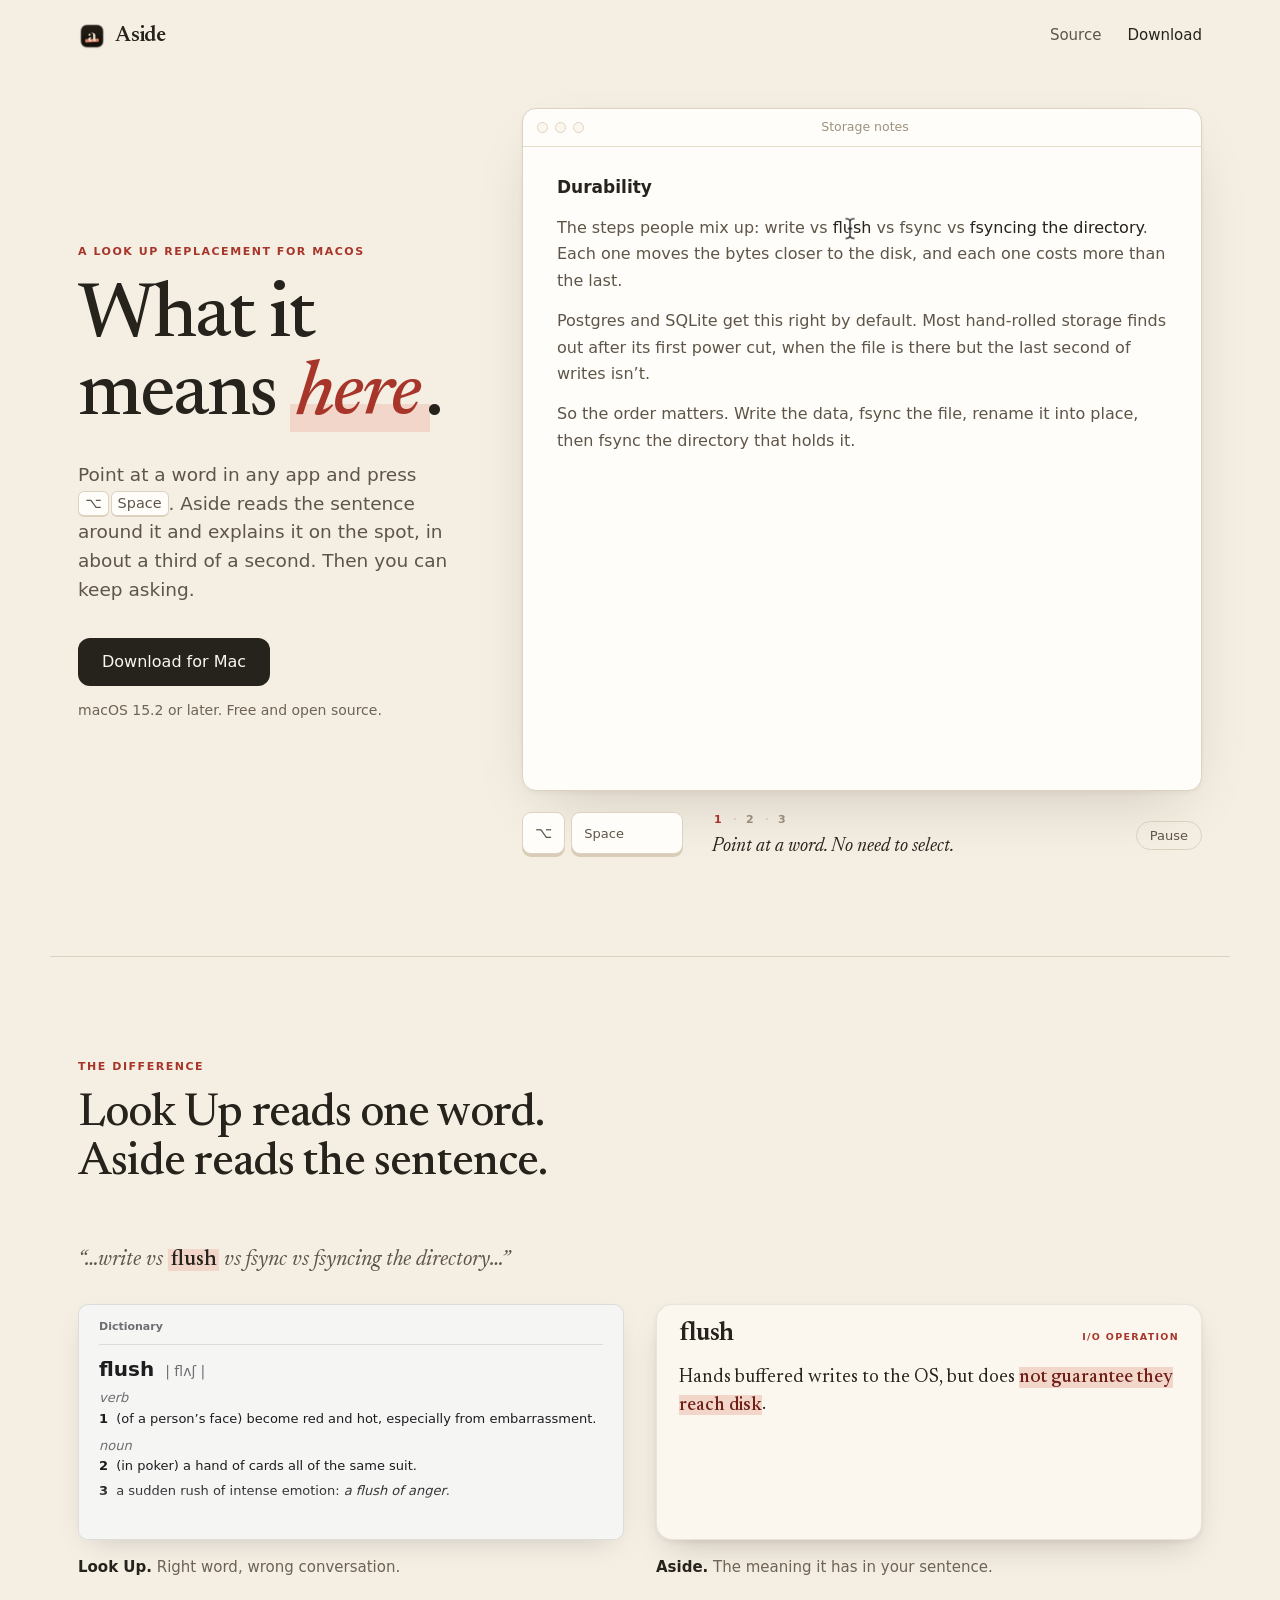
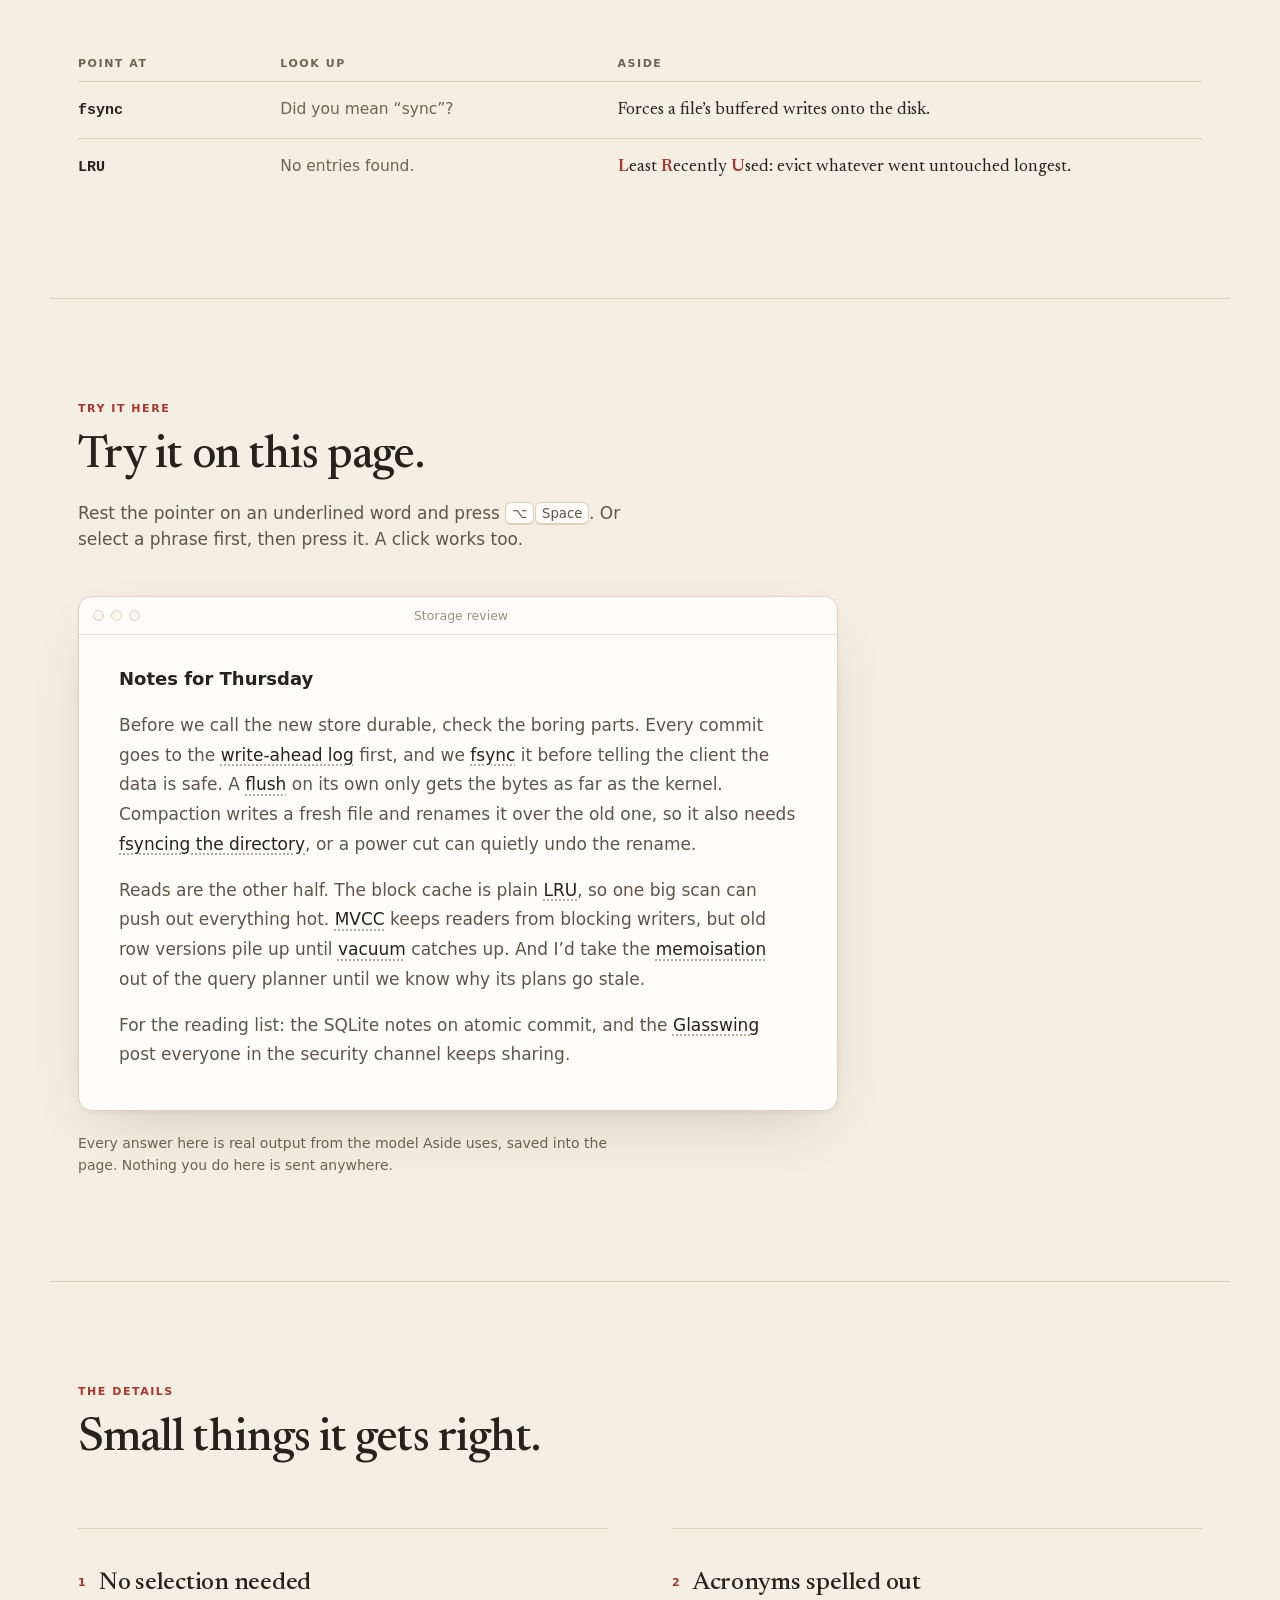
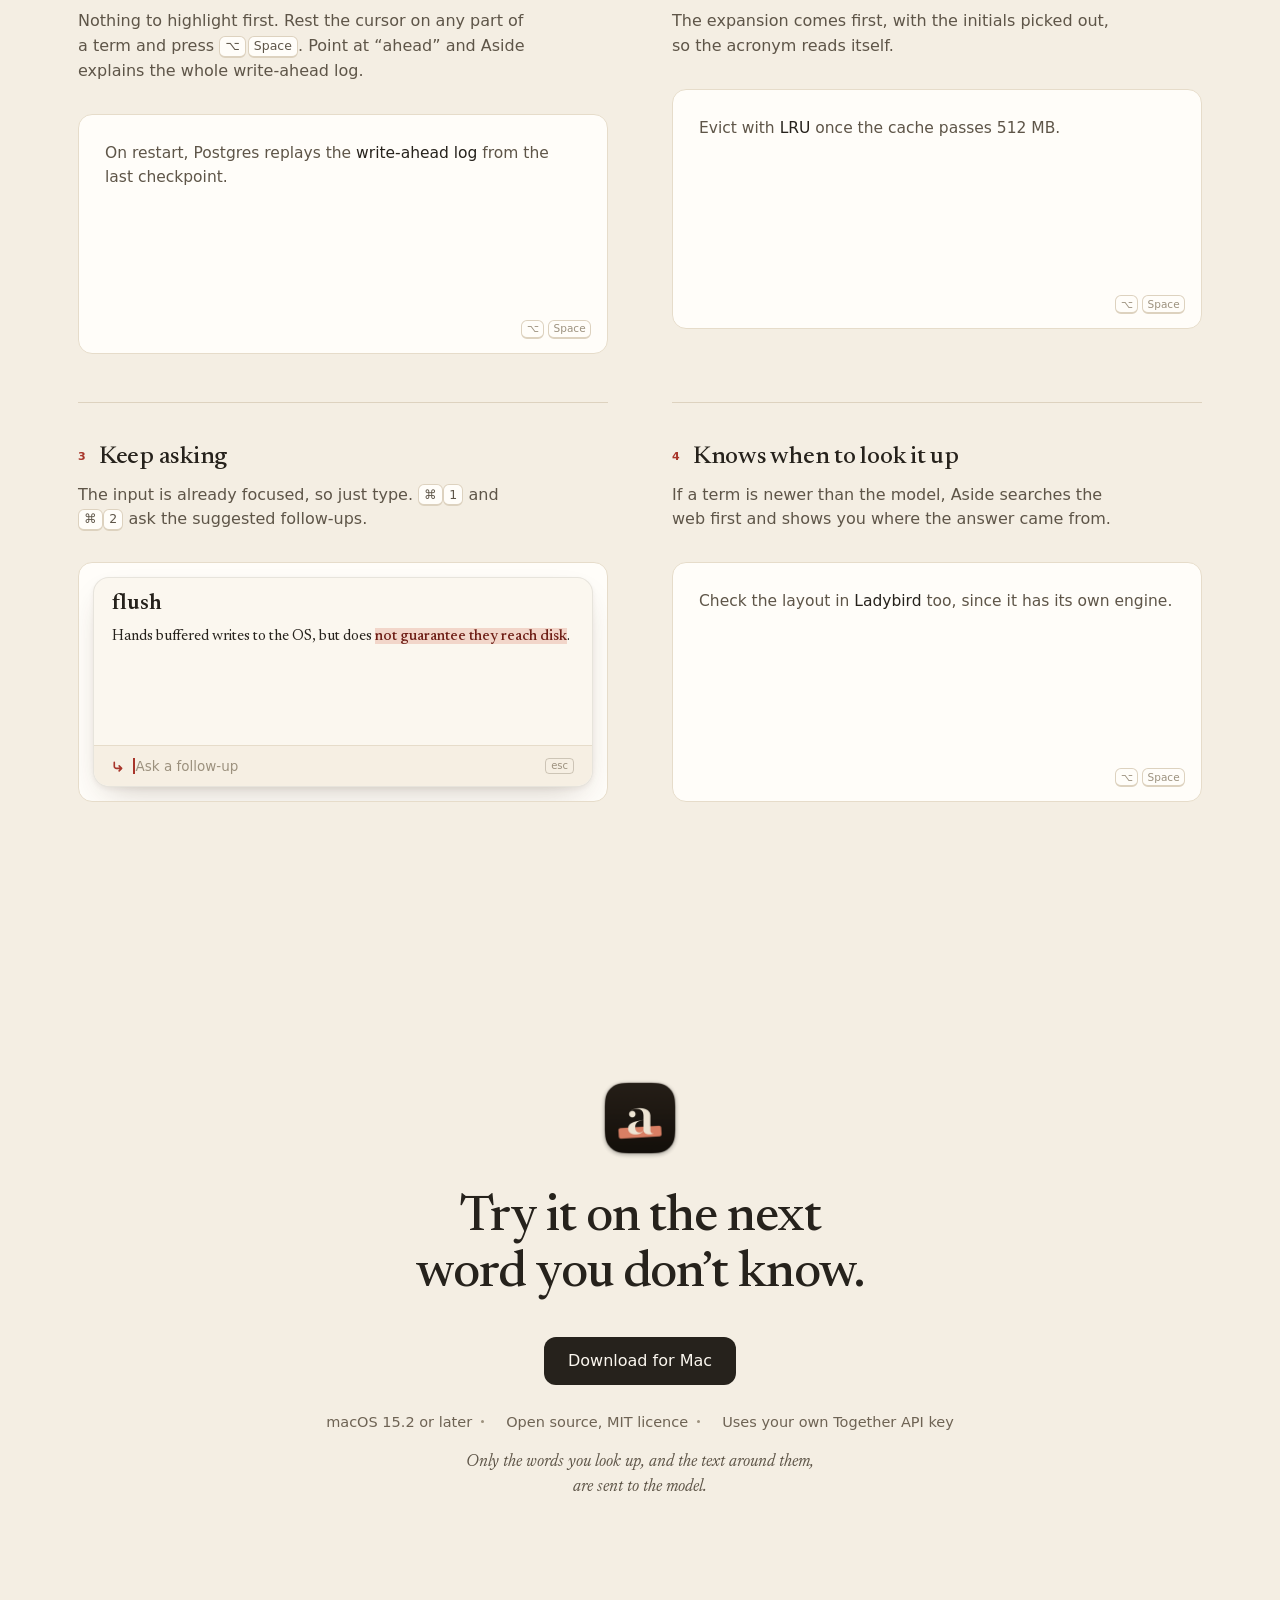
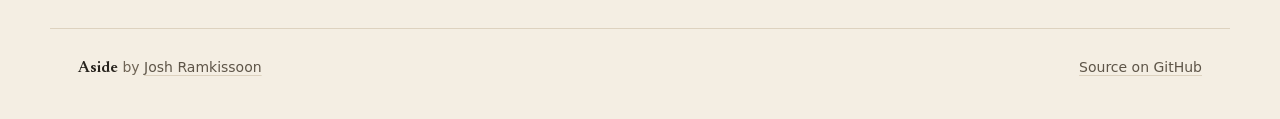
==== commit 7682a67d: "Stats: download counts script and Vercel Web Analytics on the site" ====
--- a/site/index.html
+++ b/site/index.html
@@ -23,6 +23,7 @@
 <link rel="preload" href="fonts/newsreader-italic.woff2" as="font" type="font/woff2" crossorigin>
 <link rel="stylesheet" href="styles.css">
 <script>document.documentElement.classList.add('js')</script>
+<script defer src="/_vercel/insights/script.js"></script>
 </head>
 <body>
 
